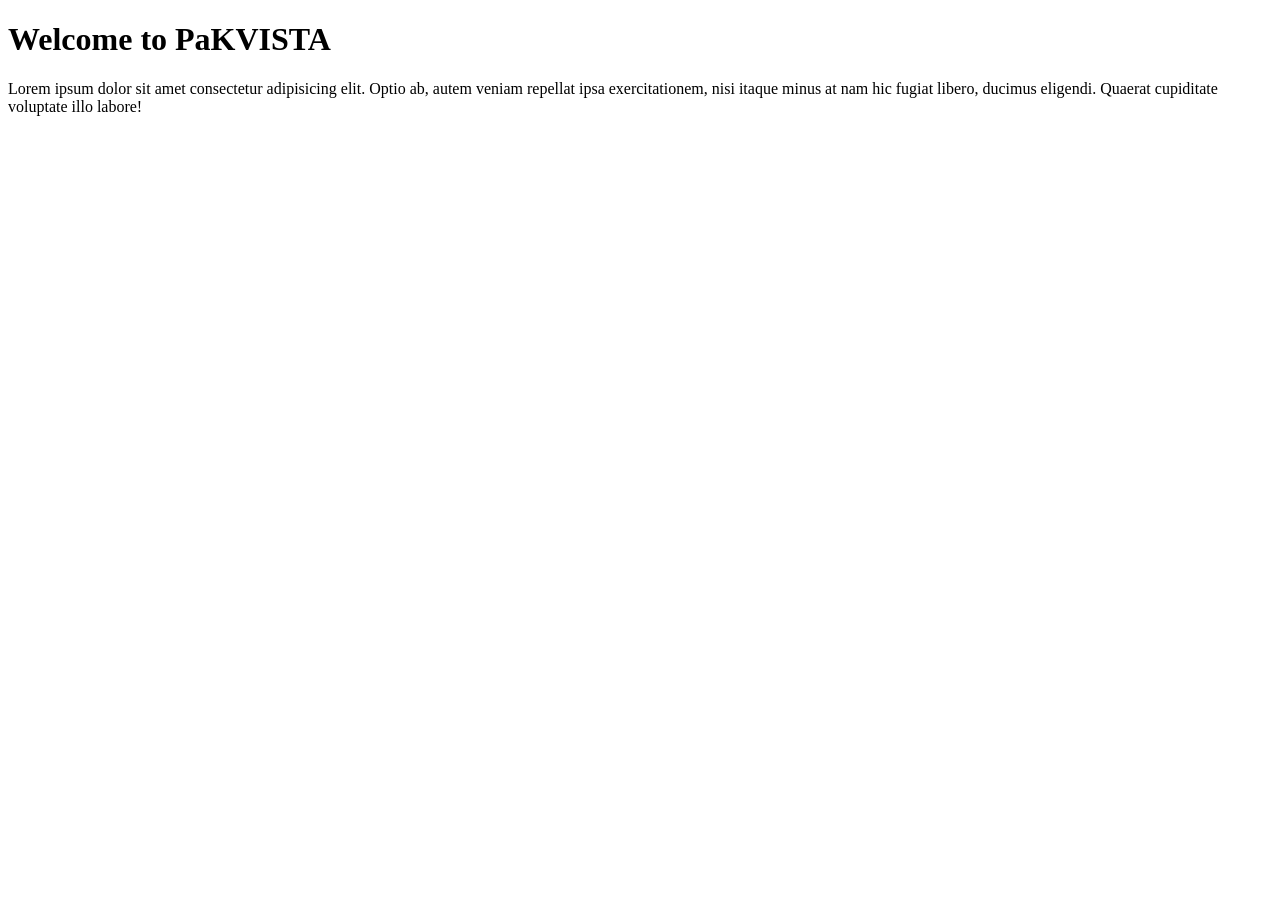
==== index.html @ 202f171d "Added Dockerfile index.html & style.css" ====
<!DOCTYPE html>
<html lang="en">
<head>
    <meta charset="UTF-8">
    <meta name="viewport" content="width=device-width, initial-scale=1.0">
    <title>PaKVISTA</title>
</head>
<body>
    <h1>Welcome to PaKVISTA</h1>
    <P>Lorem ipsum dolor sit amet consectetur adipisicing elit. Optio ab, autem veniam repellat ipsa exercitationem, nisi itaque minus at nam hic fugiat libero, ducimus eligendi. Quaerat cupiditate voluptate illo labore!</P>
</body>
</html>
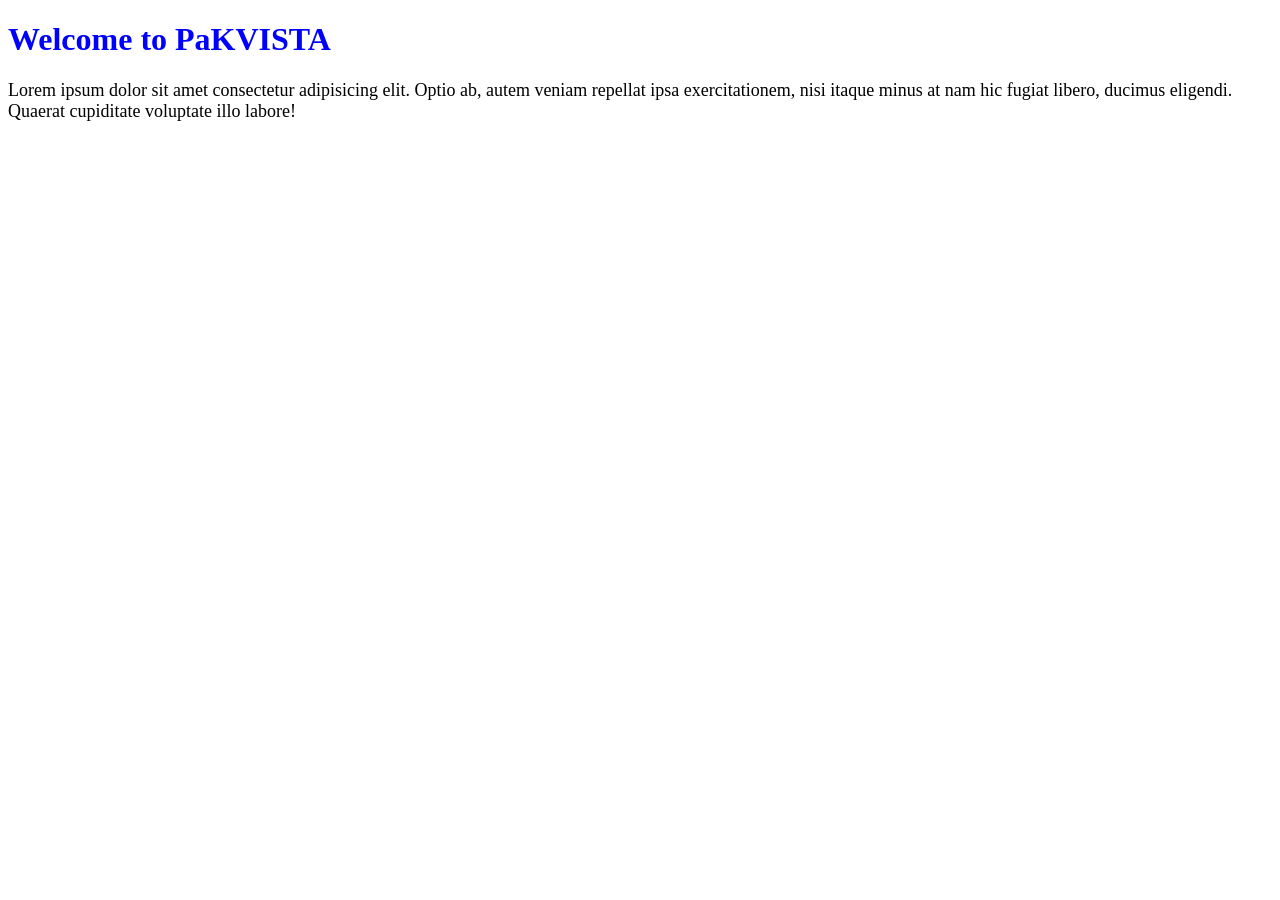
==== commit 45ae8167: "Added Link Css" ====
--- a/index.html
+++ b/index.html
@@ -4,6 +4,8 @@
     <meta charset="UTF-8">
     <meta name="viewport" content="width=device-width, initial-scale=1.0">
     <title>PaKVISTA</title>
+    <link rel="stylesheet" href="/style.css">
+    
 </head>
 <body>
     <h1>Welcome to PaKVISTA</h1>
--- a/style.css
+++ b/style.css
@@ -0,0 +1,7 @@
+h1{
+    color: blue;
+}
+
+p{
+    font-size: 18px;
+}
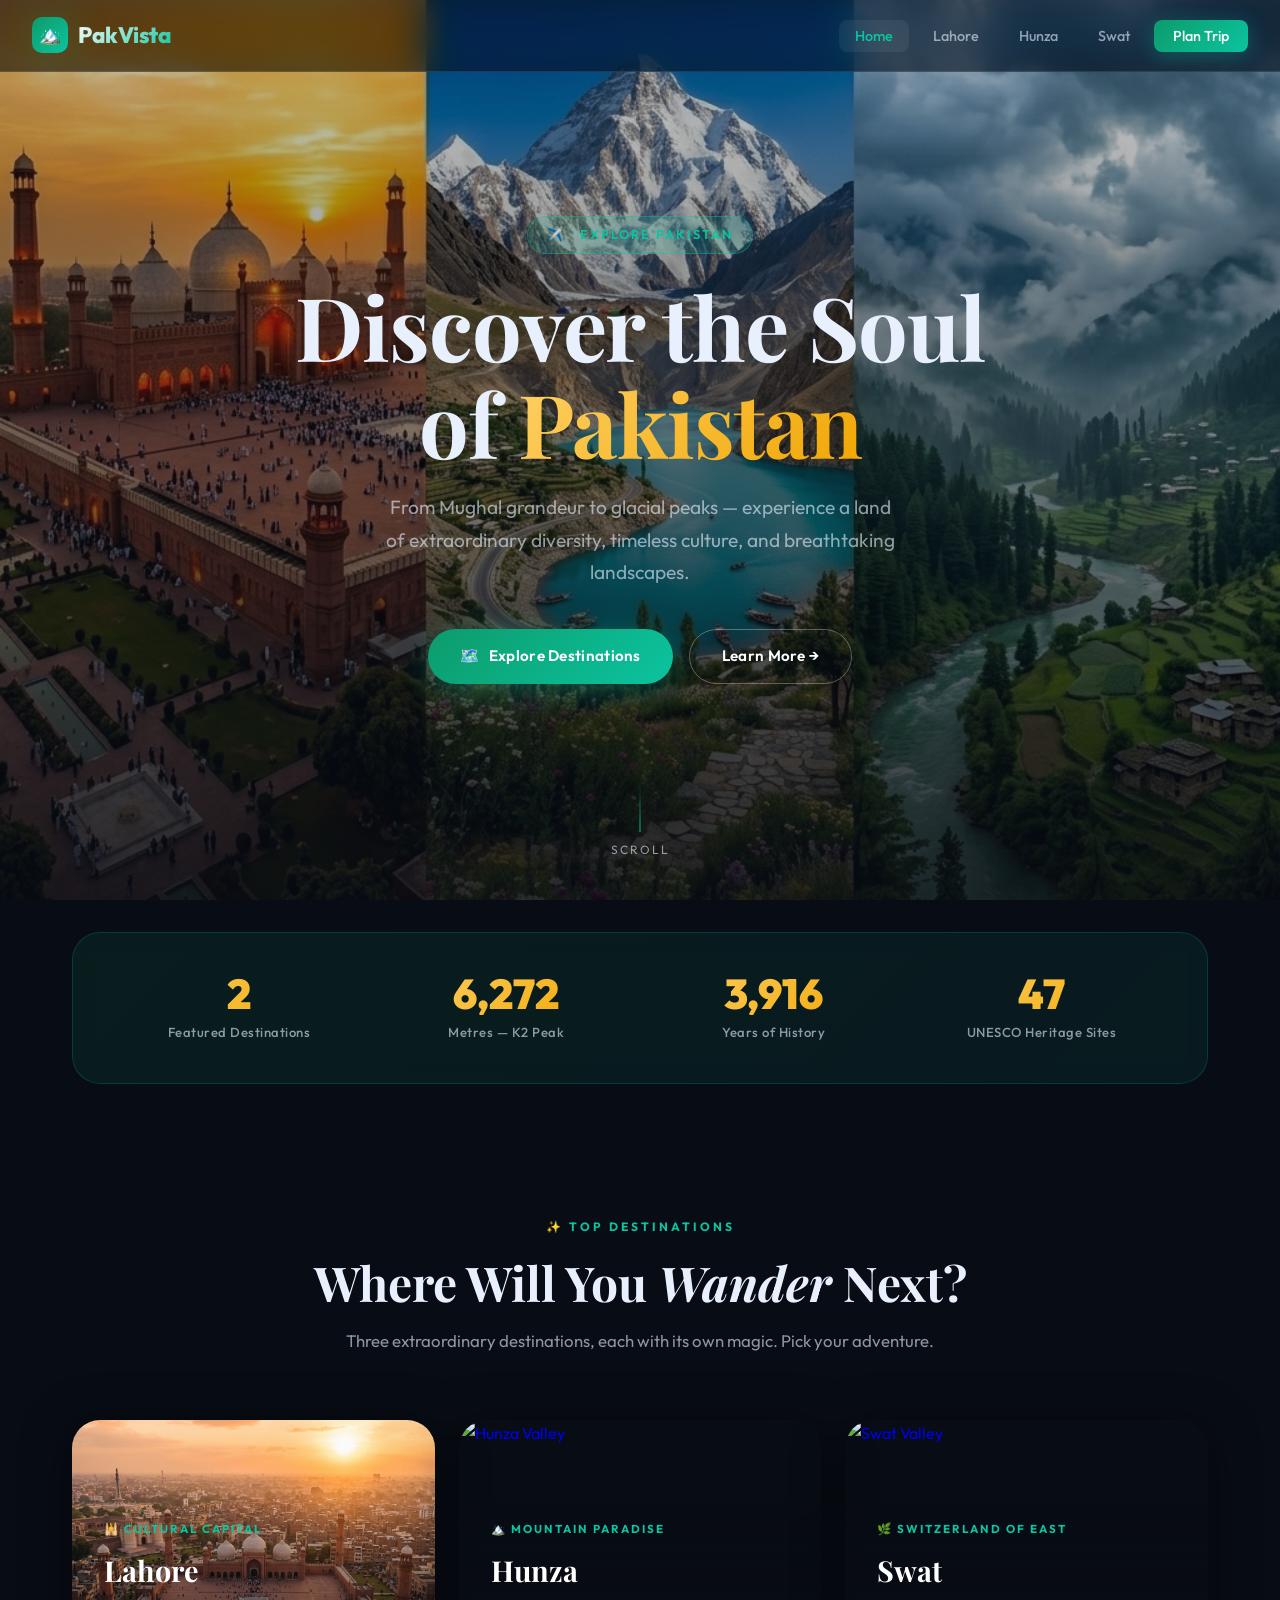
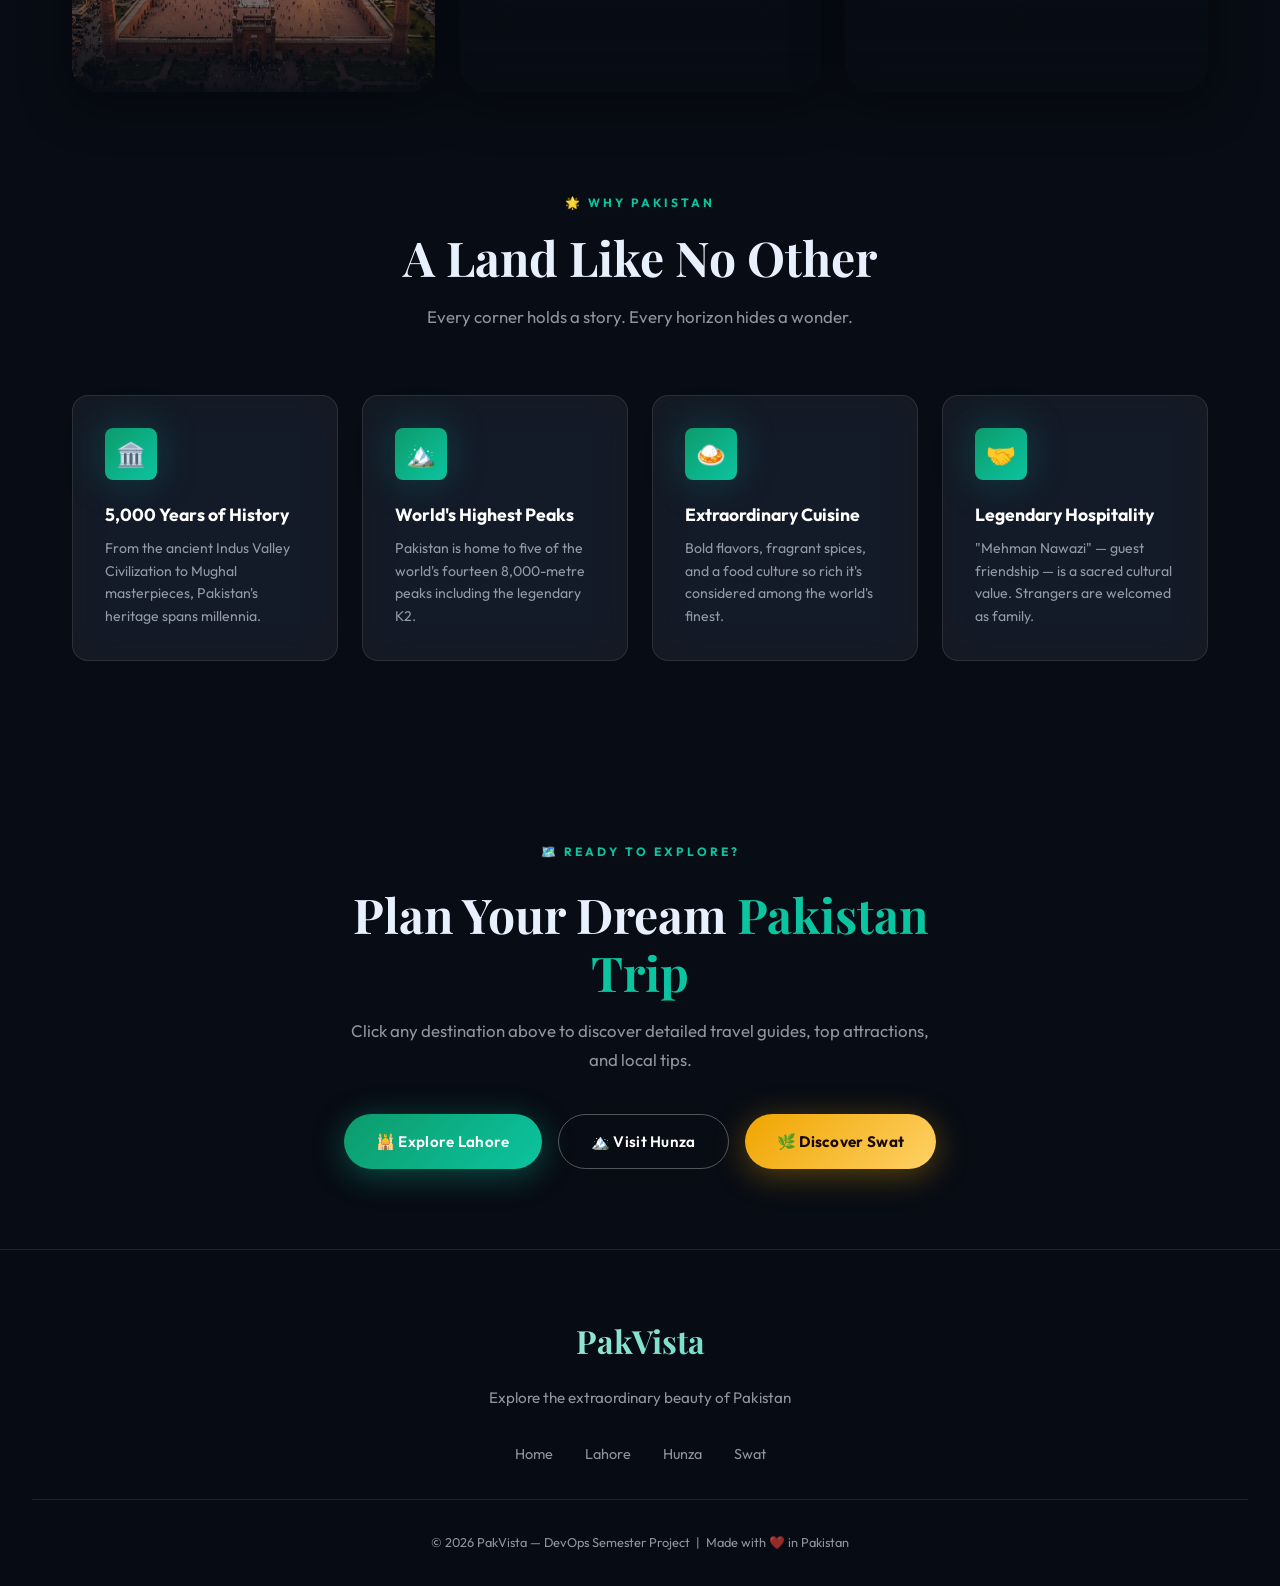
==== commit ad0d436f: "implemented lahore , index.html and style.css" ====
--- a/index.html
+++ b/index.html
@@ -1,14 +1,222 @@
 <!DOCTYPE html>
 <html lang="en">
 <head>
-    <meta charset="UTF-8">
-    <meta name="viewport" content="width=device-width, initial-scale=1.0">
-    <title>PaKVISTA</title>
-    <link rel="stylesheet" href="/style.css">
-    
+  <meta charset="UTF-8">
+  <meta name="viewport" content="width=device-width, initial-scale=1.0">
+  <title>PakVista — Discover the Beauty of Pakistan</title>
+  <meta name="description" content="Explore Pakistan's most breathtaking destinations. From the ancient Mughal heritage of Lahore to the towering peaks of Hunza and the emerald valleys of Swat.">
+  <link rel="stylesheet" href="style.css">
 </head>
 <body>
-    <h1>Welcome to PaKVISTA</h1>
-    <P>Lorem ipsum dolor sit amet consectetur adipisicing elit. Optio ab, autem veniam repellat ipsa exercitationem, nisi itaque minus at nam hic fugiat libero, ducimus eligendi. Quaerat cupiditate voluptate illo labore!</P>
+
+  <div class="page-bg"></div>
+  <div class="particles" id="particles"></div>
+
+  <!-- NAVBAR -->
+  <nav class="navbar" id="navbar">
+    <a href="index.html" class="nav-logo">
+      <div class="nav-logo-icon">🏔️</div>
+      <span class="nav-logo-text">PakVista</span>
+    </a>
+    <ul class="nav-links">
+      <li><a href="index.html" class="active">Home</a></li>
+      <li><a href="lahore.html">Lahore</a></li>
+      <li><a href="hunza.html">Hunza</a></li>
+      <li><a href="swat.html">Swat</a></li>
+      <li><a href="#contact" class="nav-cta">Plan Trip</a></li>
+    </ul>
+  </nav>
+
+  <!-- HERO -->
+  <section class="hero" id="home">
+    <div class="hero-bg" style="background-image: url('index_hero.png');"></div>
+    <div class="hero-overlay"></div>
+    <div class="hero-content">
+      <div class="hero-badge">✈️ &nbsp; Explore Pakistan</div>
+      <h1 class="hero-title">
+        Discover the Soul of <span class="gradient-text">Pakistan</span>
+      </h1>
+      <p class="hero-subtitle">
+        From Mughal grandeur to glacial peaks — experience a land of extraordinary diversity, timeless culture, and breathtaking landscapes.
+      </p>
+      <div class="hero-actions">
+        <a href="#destinations" class="btn btn-primary">🗺️ &nbsp; Explore Destinations</a>
+        <a href="#about" class="btn btn-outline">Learn More →</a>
+      </div>
+    </div>
+    <div class="hero-scroll-hint">
+      <div class="scroll-line"></div>
+      <span>Scroll</span>
+    </div>
+  </section>
+
+  <!-- STATS -->
+  <div style="max-width:1200px; margin:0 auto; padding: 0 2rem;">
+    <div class="stats-bar reveal">
+      <div class="stat-item">
+        <div class="stat-number" data-target="3">0</div>
+        <div class="stat-label">Featured Destinations</div>
+      </div>
+      <div class="stat-item">
+        <div class="stat-number" data-target="8000">0</div>
+        <div class="stat-label">Metres — K2 Peak</div>
+      </div>
+      <div class="stat-item">
+        <div class="stat-number" data-target="5000">0</div>
+        <div class="stat-label">Years of History</div>
+      </div>
+      <div class="stat-item">
+        <div class="stat-number" data-target="60">0</div>
+        <div class="stat-label">UNESCO Heritage Sites</div>
+      </div>
+    </div>
+  </div>
+
+  <!-- DESTINATIONS -->
+  <section class="section" id="destinations">
+    <div class="section-header reveal">
+      <span class="section-label">✨ Top Destinations</span>
+      <h2 class="section-title">Where Will You <em>Wander</em> Next?</h2>
+      <p class="section-desc">Three extraordinary destinations, each with its own magic. Pick your adventure.</p>
+    </div>
+    <div class="destinations-grid">
+      <a href="Lahore.html" class="dest-card reveal reveal-delay-1">
+        <img src="lahore_hero.png" alt="Badshahi Mosque Lahore" class="dest-card-img" fetchpriority="high">
+        <div class="dest-card-overlay">
+          <div class="dest-card-tag">🕌 Cultural Capital</div>
+          <div class="dest-card-name">Lahore</div>
+          <div class="dest-card-desc">Immerse yourself in centuries of Mughal grandeur, vibrant bazaars, and Pakistan's richest culinary tradition.</div>
+          <div class="dest-card-arrow">→</div>
+        </div>
+      </a>
+      <a href="Hunza.html" class="dest-card reveal reveal-delay-2">
+        <img src="hunza_hero.png" alt="Hunza Valley" class="dest-card-img">
+        <div class="dest-card-overlay">
+          <div class="dest-card-tag">🏔️ Mountain Paradise</div>
+          <div class="dest-card-name">Hunza</div>
+          <div class="dest-card-desc">The valley of longevity — turquoise lakes, ancient forts, and the mightiest mountains on Earth.</div>
+          <div class="dest-card-arrow">→</div>
+        </div>
+      </a>
+      <a href="Swat.html" class="dest-card reveal reveal-delay-3">
+        <img src="swat_hero.png" alt="Swat Valley" class="dest-card-img">
+        <div class="dest-card-overlay">
+          <div class="dest-card-tag">🌿 Switzerland of East</div>
+          <div class="dest-card-name">Swat</div>
+          <div class="dest-card-desc">Crystal rivers, lush meadows, ancient Buddhist ruins and forests of towering deodars await you.</div>
+          <div class="dest-card-arrow">→</div>
+        </div>
+      </a>
+    </div>
+  </section>
+
+  <!-- WHY PAKISTAN -->
+  <section class="section" id="about" style="padding-top: 0;">
+    <div class="section-header reveal">
+      <span class="section-label">🌟 Why Pakistan</span>
+      <h2 class="section-title">A Land Like No Other</h2>
+      <p class="section-desc">Every corner holds a story. Every horizon hides a wonder.</p>
+    </div>
+    <div class="info-grid">
+      <div class="glass-card reveal reveal-delay-1">
+        <div class="card-icon">🏛️</div>
+        <h3 class="card-title">5,000 Years of History</h3>
+        <p class="card-text">From the ancient Indus Valley Civilization to Mughal masterpieces, Pakistan's heritage spans millennia.</p>
+      </div>
+      <div class="glass-card reveal reveal-delay-2">
+        <div class="card-icon">🏔️</div>
+        <h3 class="card-title">World's Highest Peaks</h3>
+        <p class="card-text">Pakistan is home to five of the world's fourteen 8,000-metre peaks including the legendary K2.</p>
+      </div>
+      <div class="glass-card reveal reveal-delay-3">
+        <div class="card-icon">🍛</div>
+        <h3 class="card-title">Extraordinary Cuisine</h3>
+        <p class="card-text">Bold flavors, fragrant spices, and a food culture so rich it's considered among the world's finest.</p>
+      </div>
+      <div class="glass-card reveal reveal-delay-4">
+        <div class="card-icon">🤝</div>
+        <h3 class="card-title">Legendary Hospitality</h3>
+        <p class="card-text">"Mehman Nawazi" — guest friendship — is a sacred cultural value. Strangers are welcomed as family.</p>
+      </div>
+    </div>
+  </section>
+
+  <!-- CTA -->
+  <section id="contact" style="padding: 5rem 2rem; text-align: center;">
+    <div class="reveal" style="max-width: 600px; margin: 0 auto;">
+      <span class="section-label">🗺️ Ready to Explore?</span>
+      <h2 class="section-title" style="margin-top:0.5rem;">Plan Your Dream <span style="color: var(--clr-teal);">Pakistan Trip</span></h2>
+      <p class="section-desc" style="margin-bottom: 2.5rem;">Click any destination above to discover detailed travel guides, top attractions, and local tips.</p>
+      <div style="display: flex; gap: 1rem; justify-content: center; flex-wrap: wrap;">
+        <a href="Lahore.html" class="btn btn-primary">🕌 Explore Lahore</a>
+        <a href="Hunza.html" class="btn btn-outline">🏔️ Visit Hunza</a>
+        <a href="Swat.html" class="btn btn-gold">🌿 Discover Swat</a>
+      </div>
+    </div>
+  </section>
+
+  <!-- FOOTER -->
+  <footer class="footer">
+    <div class="footer-logo">PakVista</div>
+    <p class="footer-tagline">Explore the extraordinary beauty of Pakistan</p>
+    <div class="footer-links">
+      <a href="index.html">Home</a>
+      <a href="Lahore.html">Lahore</a>
+      <a href="Hunza.html">Hunza</a>
+      <a href="Swat.html">Swat</a>
+    </div>
+    <div class="footer-bottom">
+      <p>© 2026 PakVista — DevOps Semester Project &nbsp;|&nbsp; Made with ❤️ in Pakistan</p>
+    </div>
+  </footer>
+
+  <script>
+    // Particles
+    const container = document.getElementById('particles');
+    const colors = ['rgba(11,196,160,0.5)', 'rgba(13,155,107,0.4)', 'rgba(240,165,0,0.3)'];
+    for (let i = 0; i < 30; i++) {
+      const p = document.createElement('div');
+      p.classList.add('particle');
+      const size = Math.random() * 4 + 2;
+      Object.assign(p.style, {
+        left: `${Math.random() * 100}%`,
+        width: `${size}px`, height: `${size}px`,
+        background: colors[Math.floor(Math.random() * colors.length)],
+        animationDuration: `${Math.random() * 15 + 10}s`,
+        animationDelay: `${Math.random() * 10}s`,
+      });
+      container.appendChild(p);
+    }
+
+    // Navbar scroll effect
+    const navbar = document.getElementById('navbar');
+    window.addEventListener('scroll', () => navbar.classList.toggle('scrolled', window.scrollY > 50));
+
+    // Scroll Reveal
+    const observer = new IntersectionObserver((entries) => {
+      entries.forEach(e => { if (e.isIntersecting) { e.target.classList.add('visible'); observer.unobserve(e.target); } });
+    }, { threshold: 0.12, rootMargin: '0px 0px -60px 0px' });
+    document.querySelectorAll('.reveal').forEach(el => observer.observe(el));
+
+    // Counter Animation
+    const cObserver = new IntersectionObserver((entries) => {
+      entries.forEach(e => {
+        if (!e.isIntersecting) return;
+        const el = e.target;
+        const target = +el.dataset.target;
+        const start = Date.now();
+        const tick = () => {
+          const progress = Math.min((Date.now() - start) / 1800, 1);
+          const ease = 1 - Math.pow(1 - progress, 4);
+          el.textContent = Math.floor(ease * target).toLocaleString();
+          if (progress < 1) requestAnimationFrame(tick);
+          else el.textContent = target.toLocaleString() + (target >= 100 ? '+' : '');
+        };
+        tick();
+        cObserver.unobserve(el);
+      });
+    }, { threshold: 0.5 });
+    document.querySelectorAll('[data-target]').forEach(el => cObserver.observe(el));
+  </script>
 </body>
 </html>
--- a/style.css
+++ b/style.css
@@ -1,7 +1,516 @@
-h1{
-    color: blue;
-}
-
-p{
-    font-size: 18px;
+/* ===========================
+   PAKVISTA — Global Stylesheet
+   =========================== */
+
+@import url('https://fonts.googleapis.com/css2?family=Outfit:wght@300;400;500;600;700;800;900&family=Playfair+Display:ital,wght@0,400;0,700;1,400&display=swap');
+
+/* ── Design Tokens ── */
+:root {
+  --clr-emerald:  #0d9b6b;
+  --clr-teal:     #0bc4a0;
+  --clr-gold:     #f0a500;
+  --clr-amber:    #ffd166;
+  --clr-night:    #080c14;
+  --clr-deep:     #0e1a2b;
+  --clr-card:     rgba(15, 26, 46, 0.75);
+  --clr-glass:    rgba(255,255,255,0.06);
+  --clr-border:   rgba(255,255,255,0.1);
+  --clr-text:     #e8f0fe;
+  --clr-muted:    rgba(232,240,254,0.6);
+
+  --ff-body:    'Outfit', sans-serif;
+  --ff-display: 'Playfair Display', serif;
+
+  --shadow-glow-teal: 0 0 40px rgba(11,196,160,0.25);
+  --shadow-glow-gold: 0 0 40px rgba(240,165,0,0.25);
+  --shadow-card:      0 8px 48px rgba(0,0,0,0.5);
+
+  --radius-sm:  8px;
+  --radius-md:  16px;
+  --radius-lg:  28px;
+  --radius-xl:  48px;
+
+  --transition: 0.4s cubic-bezier(0.25, 0.8, 0.25, 1);
+}
+
+/* ── Reset & Base ── */
+*, *::before, *::after { box-sizing: border-box; margin: 0; padding: 0; }
+
+html { scroll-behavior: smooth; font-size: 16px; }
+
+body {
+  font-family: var(--ff-body);
+  background: var(--clr-night);
+  color: var(--clr-text);
+  min-height: 100vh;
+  overflow-x: hidden;
+  line-height: 1.7;
+}
+
+/* ── Scrollbar ── */
+::-webkit-scrollbar { width: 6px; }
+::-webkit-scrollbar-track { background: var(--clr-night); }
+::-webkit-scrollbar-thumb { background: var(--clr-emerald); border-radius: 3px; }
+::-webkit-scrollbar-thumb:hover { background: var(--clr-teal); }
+
+/* ── Animated Background ── */
+.page-bg {
+  position: fixed;
+  inset: 0;
+  z-index: -2;
+  background:
+    radial-gradient(ellipse 80% 60% at 10% 20%, rgba(13,155,107,0.12) 0%, transparent 60%),
+    radial-gradient(ellipse 60% 60% at 90% 80%, rgba(11,196,160,0.08) 0%, transparent 60%),
+    var(--clr-night);
+}
+
+/* ── Floating Particles ── */
+.particles { position: fixed; inset: 0; z-index: -1; pointer-events: none; overflow: hidden; }
+.particle {
+  position: absolute;
+  border-radius: 50%;
+  opacity: 0;
+  animation: float linear infinite;
+}
+@keyframes float {
+  0%   { transform: translateY(100vh) scale(0); opacity: 0; }
+  10%  { opacity: 0.6; }
+  90%  { opacity: 0.2; }
+  100% { transform: translateY(-10vh) scale(1.2); opacity: 0; }
+}
+
+/* ══════════════════════════════════════
+   NAVBAR
+══════════════════════════════════════ */
+.navbar {
+  position: fixed;
+  top: 0; left: 0; right: 0;
+  z-index: 1000;
+  padding: 0 2rem;
+  height: 72px;
+  display: flex;
+  align-items: center;
+  justify-content: space-between;
+  background: rgba(8,12,20,0.6);
+  backdrop-filter: blur(20px) saturate(180%);
+  -webkit-backdrop-filter: blur(20px) saturate(180%);
+  border-bottom: 1px solid var(--clr-border);
+  transition: background var(--transition);
+}
+.navbar.scrolled { background: rgba(8,12,20,0.92); }
+
+.nav-logo { display: flex; align-items: center; gap: 10px; text-decoration: none; }
+.nav-logo-icon {
+  width: 36px; height: 36px;
+  background: linear-gradient(135deg, var(--clr-emerald), var(--clr-teal));
+  border-radius: 10px;
+  display: flex; align-items: center; justify-content: center;
+  font-size: 18px;
+  box-shadow: var(--shadow-glow-teal);
+}
+.nav-logo-text {
+  font-size: 1.4rem; font-weight: 800; letter-spacing: -0.5px;
+  background: linear-gradient(135deg, #fff 0%, var(--clr-teal) 100%);
+  -webkit-background-clip: text; background-clip: text;
+  -webkit-text-fill-color: transparent;
+}
+
+.nav-links { display: flex; gap: 0.5rem; list-style: none; }
+.nav-links a {
+  text-decoration: none; color: var(--clr-muted); font-weight: 500;
+  font-size: 0.9rem; padding: 0.45rem 1rem; border-radius: var(--radius-sm);
+  transition: color var(--transition), background var(--transition);
+}
+.nav-links a:hover, .nav-links a.active { color: #fff; background: var(--clr-glass); }
+.nav-links a.active { color: var(--clr-teal); }
+
+.nav-cta {
+  background: linear-gradient(135deg, var(--clr-emerald), var(--clr-teal)) !important;
+  color: #fff !important; padding: 0.45rem 1.2rem !important;
+  box-shadow: 0 4px 20px rgba(11,196,160,0.3);
+}
+.nav-cta:hover { transform: translateY(-1px); }
+
+/* ══════════════════════════════════════
+   HERO SECTION
+══════════════════════════════════════ */
+.hero {
+  position: relative; height: 100vh; min-height: 600px;
+  display: flex; align-items: center; justify-content: center;
+  overflow: hidden; text-align: center;
+}
+
+.hero-bg {
+  position: absolute; inset: 0;
+  background-size: cover; background-position: center;
+  background-attachment: fixed;
+  animation: heroZoom 16s ease-in-out infinite alternate;
+  will-change: transform;
+}
+@keyframes heroZoom {
+  from { scale: 1.0; }
+  to   { scale: 1.08; }
+}
+
+.hero-overlay {
+  position: absolute; inset: 0;
+  background: linear-gradient(180deg, rgba(8,12,20,0.2) 0%, rgba(8,12,20,0.5) 50%, rgba(8,12,20,0.85) 100%);
+}
+
+.hero-content {
+  position: relative; z-index: 2;
+  max-width: 780px; padding: 0 2rem;
+  animation: heroFadeUp 1.2s cubic-bezier(0.25,0.8,0.25,1) both;
+}
+@keyframes heroFadeUp {
+  from { opacity: 0; transform: translateY(60px); }
+  to   { opacity: 1; transform: translateY(0); }
+}
+
+.hero-badge {
+  display: inline-flex; align-items: center; gap: 8px;
+  background: rgba(11,196,160,0.15); border: 1px solid rgba(11,196,160,0.4);
+  color: var(--clr-teal); font-size: 0.8rem; font-weight: 600;
+  letter-spacing: 2px; text-transform: uppercase;
+  padding: 0.45rem 1.2rem; border-radius: var(--radius-xl);
+  margin-bottom: 1.5rem;
+  animation: heroFadeUp 1.2s 0.2s cubic-bezier(0.25,0.8,0.25,1) both;
+}
+
+.hero-title {
+  font-family: var(--ff-display);
+  font-size: clamp(2.8rem, 7vw, 5.5rem);
+  font-weight: 700; line-height: 1.1; letter-spacing: -1px;
+  margin-bottom: 1.2rem;
+  animation: heroFadeUp 1.2s 0.35s cubic-bezier(0.25,0.8,0.25,1) both;
+}
+.hero-title .gradient-text {
+  background: linear-gradient(135deg, var(--clr-amber) 0%, var(--clr-gold) 100%);
+  -webkit-background-clip: text; background-clip: text;
+  -webkit-text-fill-color: transparent;
+}
+
+.hero-subtitle {
+  font-size: clamp(1rem, 2.5vw, 1.2rem); color: var(--clr-muted);
+  max-width: 520px; margin: 0 auto 2.5rem;
+  animation: heroFadeUp 1.2s 0.5s cubic-bezier(0.25,0.8,0.25,1) both;
+}
+
+.hero-actions {
+  display: flex; gap: 1rem; justify-content: center; flex-wrap: wrap;
+  animation: heroFadeUp 1.2s 0.65s cubic-bezier(0.25,0.8,0.25,1) both;
+}
+
+.hero-scroll-hint {
+  position: absolute; bottom: 2.5rem; left: 50%; transform: translateX(-50%);
+  display: flex; flex-direction: column; align-items: center; gap: 8px;
+  color: var(--clr-muted); font-size: 0.75rem; letter-spacing: 2px;
+  text-transform: uppercase; animation: bounceDown 2s ease-in-out infinite;
+}
+.scroll-line {
+  width: 1px; height: 48px;
+  background: linear-gradient(to bottom, transparent, var(--clr-teal));
+  animation: scrollLine 2s ease-in-out infinite;
+}
+@keyframes scrollLine {
+  0%, 100% { transform: scaleY(1); opacity: 1; }
+  50%       { transform: scaleY(0.5); opacity: 0.4; }
+}
+@keyframes bounceDown {
+  0%, 100% { transform: translateX(-50%) translateY(0); }
+  50%       { transform: translateX(-50%) translateY(8px); }
+}
+
+/* ══════════════════════════════════════
+   BUTTONS
+══════════════════════════════════════ */
+.btn {
+  display: inline-flex; align-items: center; gap: 8px;
+  padding: 0.85rem 2rem; border-radius: var(--radius-xl);
+  font-family: var(--ff-body); font-size: 0.95rem; font-weight: 600;
+  text-decoration: none; cursor: pointer; border: none;
+  transition: all var(--transition); letter-spacing: 0.3px;
+  position: relative; overflow: hidden;
+}
+.btn::before {
+  content: ''; position: absolute; inset: 0;
+  background: rgba(255,255,255,0.08);
+  transform: translateX(-100%); transition: transform 0.4s ease;
+}
+.btn:hover::before { transform: translateX(0); }
+.btn:hover { transform: translateY(-3px); }
+.btn:active { transform: translateY(-1px); }
+
+.btn-primary {
+  background: linear-gradient(135deg, var(--clr-emerald), var(--clr-teal));
+  color: #fff; box-shadow: 0 6px 32px rgba(11,196,160,0.35);
+}
+.btn-primary:hover { box-shadow: 0 10px 48px rgba(11,196,160,0.5); }
+
+.btn-outline {
+  background: transparent; color: #fff;
+  border: 1.5px solid rgba(255,255,255,0.3);
+}
+.btn-outline:hover { border-color: var(--clr-teal); color: var(--clr-teal); background: rgba(11,196,160,0.08); }
+
+.btn-gold {
+  background: linear-gradient(135deg, var(--clr-gold), var(--clr-amber));
+  color: #1a0a00; box-shadow: 0 6px 32px rgba(240,165,0,0.35); font-weight: 700;
+}
+.btn-gold:hover { box-shadow: 0 10px 48px rgba(240,165,0,0.5); }
+
+/* ══════════════════════════════════════
+   SECTION LAYOUT
+══════════════════════════════════════ */
+.section { padding: 6rem 2rem; max-width: 1200px; margin: 0 auto; }
+
+.section-header { text-align: center; margin-bottom: 4rem; }
+
+.section-label {
+  display: inline-block; font-size: 0.75rem; font-weight: 700;
+  letter-spacing: 3px; text-transform: uppercase; color: var(--clr-teal); margin-bottom: 1rem;
+}
+
+.section-title {
+  font-family: var(--ff-display); font-size: clamp(2rem, 4vw, 3rem);
+  font-weight: 700; line-height: 1.2; margin-bottom: 1rem;
+}
+
+.section-desc { color: var(--clr-muted); font-size: 1.05rem; max-width: 600px; margin: 0 auto; }
+
+/* ══════════════════════════════════════
+   DESTINATION CARDS
+══════════════════════════════════════ */
+.destinations-grid { display: grid; grid-template-columns: repeat(auto-fit, minmax(300px, 1fr)); gap: 1.5rem; }
+
+.dest-card {
+  position: relative; border-radius: var(--radius-lg); overflow: hidden;
+  aspect-ratio: 4/3; cursor: pointer; text-decoration: none; display: block;
+  box-shadow: var(--shadow-card);
+  transition: transform var(--transition), box-shadow var(--transition);
+}
+.dest-card:hover { transform: translateY(-8px) scale(1.01); box-shadow: 0 24px 64px rgba(0,0,0,0.6); }
+
+.dest-card-img { width: 100%; height: 100%; object-fit: cover; transition: transform 0.8s cubic-bezier(0.25,0.8,0.25,1); }
+.dest-card:hover .dest-card-img { transform: scale(1.1); }
+
+.dest-card-overlay {
+  position: absolute; inset: 0;
+  background: linear-gradient(180deg, transparent 30%, rgba(8,12,20,0.95) 100%);
+  display: flex; flex-direction: column; justify-content: flex-end; padding: 2rem;
+  transition: background var(--transition);
+}
+.dest-card:hover .dest-card-overlay { background: linear-gradient(180deg, transparent 10%, rgba(8,12,20,0.98) 100%); }
+
+.dest-card-tag { font-size: 0.72rem; font-weight: 700; letter-spacing: 2px; text-transform: uppercase; color: var(--clr-teal); margin-bottom: 0.5rem; }
+.dest-card-name { font-family: var(--ff-display); font-size: 1.8rem; font-weight: 700; color: #fff; margin-bottom: 0.4rem; }
+
+.dest-card-desc {
+  font-size: 0.88rem; color: var(--clr-muted);
+  max-height: 0; overflow: hidden;
+  transition: max-height 0.4s ease, opacity 0.4s ease; opacity: 0;
+}
+.dest-card:hover .dest-card-desc { max-height: 80px; opacity: 1; }
+
+.dest-card-arrow {
+  margin-top: 1rem; width: 42px; height: 42px; border-radius: 50%;
+  background: linear-gradient(135deg, var(--clr-emerald), var(--clr-teal));
+  display: flex; align-items: center; justify-content: center; font-size: 1.1rem;
+  transform: translateX(-8px); opacity: 0;
+  transition: transform var(--transition), opacity var(--transition);
+  box-shadow: var(--shadow-glow-teal);
+}
+.dest-card:hover .dest-card-arrow { opacity: 1; transform: translateX(0); }
+
+/* ══════════════════════════════════════
+   STATS BAR
+══════════════════════════════════════ */
+.stats-bar {
+  background: linear-gradient(135deg, rgba(13,155,107,0.12), rgba(11,196,160,0.08));
+  border: 1px solid rgba(11,196,160,0.2); border-radius: var(--radius-lg);
+  padding: 2.5rem 3rem;
+  display: grid; grid-template-columns: repeat(auto-fit, minmax(160px, 1fr));
+  gap: 2rem; text-align: center; margin: 2rem 0;
+  backdrop-filter: blur(12px);
+}
+.stat-item { display: flex; flex-direction: column; gap: 0.4rem; }
+.stat-number {
+  font-size: 2.6rem; font-weight: 900;
+  background: linear-gradient(135deg, var(--clr-amber), var(--clr-gold));
+  -webkit-background-clip: text; background-clip: text; -webkit-text-fill-color: transparent; line-height: 1;
+}
+.stat-label { font-size: 0.82rem; color: var(--clr-muted); font-weight: 500; letter-spacing: 0.5px; }
+
+/* ══════════════════════════════════════
+   GLASSMORPHISM CARDS
+══════════════════════════════════════ */
+.glass-card {
+  background: var(--clr-glass); border: 1px solid var(--clr-border);
+  border-radius: var(--radius-md);
+  backdrop-filter: blur(20px) saturate(180%); -webkit-backdrop-filter: blur(20px) saturate(180%);
+  padding: 2rem; transition: transform var(--transition), border-color var(--transition), box-shadow var(--transition);
+}
+.glass-card:hover { transform: translateY(-6px); border-color: rgba(11,196,160,0.3); box-shadow: var(--shadow-glow-teal), var(--shadow-card); }
+
+.card-icon {
+  width: 52px; height: 52px; border-radius: var(--radius-sm);
+  background: linear-gradient(135deg, var(--clr-emerald), var(--clr-teal));
+  display: flex; align-items: center; justify-content: center;
+  font-size: 1.5rem; margin-bottom: 1.2rem; box-shadow: var(--shadow-glow-teal);
+}
+.card-title { font-size: 1.1rem; font-weight: 700; margin-bottom: 0.5rem; color: #fff; }
+.card-text { font-size: 0.88rem; color: var(--clr-muted); line-height: 1.6; }
+
+/* ══════════════════════════════════════
+   INFO GRID
+══════════════════════════════════════ */
+.info-grid { display: grid; grid-template-columns: repeat(auto-fit, minmax(240px, 1fr)); gap: 1.5rem; margin-top: 2rem; }
+
+/* ══════════════════════════════════════
+   GALLERY
+══════════════════════════════════════ */
+.gallery-grid {
+  display: grid; grid-template-columns: repeat(3, 1fr);
+  grid-template-rows: repeat(2, 240px); gap: 1rem;
+  border-radius: var(--radius-md); overflow: hidden;
+}
+.gallery-item { overflow: hidden; cursor: pointer; position: relative; }
+.gallery-item:first-child { grid-column: span 2; grid-row: span 2; }
+.gallery-item img { width: 100%; height: 100%; object-fit: cover; transition: transform 0.6s cubic-bezier(0.25,0.8,0.25,1), filter 0.4s ease; }
+.gallery-item:hover img { transform: scale(1.08); filter: brightness(1.1); }
+.gallery-item::after {
+  content: '🔍'; position: absolute; inset: 0;
+  display: flex; align-items: center; justify-content: center;
+  font-size: 1.5rem; background: rgba(0,0,0,0.3); opacity: 0; transition: opacity 0.3s ease;
+}
+.gallery-item:hover::after { opacity: 1; }
+
+/* ══════════════════════════════════════
+   TIMELINE
+══════════════════════════════════════ */
+.timeline { position: relative; padding-left: 2rem; }
+.timeline::before {
+  content: ''; position: absolute; left: 0; top: 0; bottom: 0;
+  width: 2px; background: linear-gradient(to bottom, var(--clr-emerald), var(--clr-teal), transparent);
+}
+.timeline-item {
+  position: relative; padding: 0 0 2.5rem 2.5rem;
+  opacity: 0; transform: translateX(-20px);
+  transition: opacity 0.6s ease, transform 0.6s ease;
+}
+.timeline-item.visible { opacity: 1; transform: translateX(0); }
+.timeline-item::before {
+  content: ''; position: absolute; left: -2.5rem; top: 0.4rem;
+  width: 14px; height: 14px; border-radius: 50%;
+  background: linear-gradient(135deg, var(--clr-emerald), var(--clr-teal));
+  box-shadow: 0 0 0 4px rgba(11,196,160,0.2);
+}
+.timeline-day { font-size: 0.75rem; font-weight: 700; letter-spacing: 2px; text-transform: uppercase; color: var(--clr-teal); margin-bottom: 0.4rem; }
+.timeline-title { font-size: 1.1rem; font-weight: 700; color: #fff; margin-bottom: 0.4rem; }
+.timeline-text { font-size: 0.88rem; color: var(--clr-muted); line-height: 1.6; }
+
+/* ══════════════════════════════════════
+   SCROLL REVEAL
+══════════════════════════════════════ */
+.reveal { opacity: 0; transform: translateY(40px); transition: opacity 0.7s ease, transform 0.7s ease; }
+.reveal.visible { opacity: 1; transform: translateY(0); }
+.reveal-delay-1 { transition-delay: 0.1s; }
+.reveal-delay-2 { transition-delay: 0.2s; }
+.reveal-delay-3 { transition-delay: 0.3s; }
+.reveal-delay-4 { transition-delay: 0.4s; }
+
+/* ══════════════════════════════════════
+   FOOTER
+══════════════════════════════════════ */
+.footer {
+  background: rgba(8,12,20,0.9); border-top: 1px solid var(--clr-border);
+  backdrop-filter: blur(12px); padding: 4rem 2rem 2rem; text-align: center;
+}
+.footer-logo {
+  font-family: var(--ff-display); font-size: 2rem; font-weight: 700;
+  background: linear-gradient(135deg, #fff 0%, var(--clr-teal) 100%);
+  -webkit-background-clip: text; background-clip: text; -webkit-text-fill-color: transparent; margin-bottom: 1rem;
+}
+.footer-tagline { color: var(--clr-muted); font-size: 0.95rem; margin-bottom: 2rem; }
+.footer-links { display: flex; gap: 2rem; justify-content: center; flex-wrap: wrap; margin-bottom: 2rem; }
+.footer-links a { text-decoration: none; color: var(--clr-muted); font-size: 0.9rem; transition: color 0.3s; }
+.footer-links a:hover { color: var(--clr-teal); }
+.footer-bottom { padding-top: 2rem; border-top: 1px solid var(--clr-border); color: var(--clr-muted); font-size: 0.8rem; }
+
+/* ══════════════════════════════════════
+   PAGE HERO (Destination pages)
+══════════════════════════════════════ */
+.page-hero {
+  height: 75vh; min-height: 480px; position: relative;
+  display: flex; align-items: flex-end; overflow: hidden;
+}
+.page-hero-bg {
+  position: absolute; inset: 0;
+  background-size: cover; background-position: center;
+  background-attachment: fixed;
+  animation: heroZoom 20s ease-in-out infinite alternate;
+}
+.page-hero-overlay {
+  position: absolute; inset: 0;
+  background: linear-gradient(0deg, rgba(8,12,20,1) 0%, rgba(8,12,20,0.6) 50%, rgba(8,12,20,0.2) 100%);
+}
+.page-hero-content { position: relative; z-index: 2; padding: 3rem 3rem 4rem; max-width: 800px; }
+.page-hero-breadcrumb { display: flex; align-items: center; gap: 8px; margin-bottom: 1rem; font-size: 0.82rem; color: var(--clr-muted); }
+.page-hero-breadcrumb a { text-decoration: none; color: var(--clr-teal); transition: color 0.3s; }
+.page-hero-breadcrumb a:hover { color: #fff; }
+.page-hero-tag {
+  display: inline-block; background: rgba(11,196,160,0.2); border: 1px solid rgba(11,196,160,0.4);
+  color: var(--clr-teal); font-size: 0.72rem; font-weight: 700; letter-spacing: 2.5px;
+  text-transform: uppercase; padding: 0.35rem 1rem; border-radius: var(--radius-xl); margin-bottom: 1rem;
+}
+.page-hero-title {
+  font-family: var(--ff-display); font-size: clamp(3rem, 8vw, 6rem);
+  font-weight: 700; line-height: 1.0; color: #fff; margin-bottom: 0.8rem;
+  animation: heroFadeUp 1s ease both;
+}
+.page-hero-subtitle { font-size: 1.05rem; color: rgba(255,255,255,0.75); max-width: 520px; animation: heroFadeUp 1s 0.2s ease both; }
+
+/* ══════════════════════════════════════
+   WEATHER WIDGET
+══════════════════════════════════════ */
+.weather-widget { display: flex; gap: 1rem; flex-wrap: wrap; }
+.weather-card {
+  flex: 1; min-width: 120px; background: var(--clr-glass); border: 1px solid var(--clr-border);
+  border-radius: var(--radius-md); padding: 1.2rem; text-align: center; transition: all var(--transition);
+}
+.weather-card:hover { border-color: rgba(11,196,160,0.3); transform: translateY(-4px); }
+.weather-icon { font-size: 2rem; margin-bottom: 0.3rem; }
+.weather-month { font-size: 0.7rem; font-weight: 700; letter-spacing: 1.5px; text-transform: uppercase; color: var(--clr-teal); margin-bottom: 0.2rem; }
+.weather-temp { font-size: 1.3rem; font-weight: 800; }
+.weather-desc { font-size: 0.72rem; color: var(--clr-muted); }
+
+/* ══════════════════════════════════════
+   TIPS LIST
+══════════════════════════════════════ */
+.tips-list { display: flex; flex-direction: column; gap: 0.8rem; }
+.tip-item {
+  display: flex; align-items: flex-start; gap: 1rem;
+  padding: 1rem 1.2rem; background: var(--clr-glass); border: 1px solid var(--clr-border);
+  border-radius: var(--radius-sm); font-size: 0.9rem; color: var(--clr-muted);
+  transition: all var(--transition);
+}
+.tip-item:hover { border-color: rgba(11,196,160,0.25); color: var(--clr-text); transform: translateX(4px); }
+.tip-emoji { font-size: 1.2rem; flex-shrink: 0; }
+
+/* ══════════════════════════════════════
+   RESPONSIVE
+══════════════════════════════════════ */
+@media (max-width: 768px) {
+  .navbar { padding: 0 1rem; }
+  .nav-links { display: none; }
+  .section { padding: 4rem 1.2rem; }
+  .gallery-grid { grid-template-columns: 1fr 1fr; grid-template-rows: auto; }
+  .gallery-item:first-child { grid-column: span 2; grid-row: span 1; }
+  .page-hero-content { padding: 2rem 1.5rem 3rem; }
+  .stats-bar { padding: 1.5rem; gap: 1.2rem; }
+}
+@media (max-width: 480px) {
+  .hero-actions { flex-direction: column; align-items: center; }
+  .gallery-grid { grid-template-columns: 1fr; }
+  .gallery-item:first-child { grid-column: span 1; }
 }
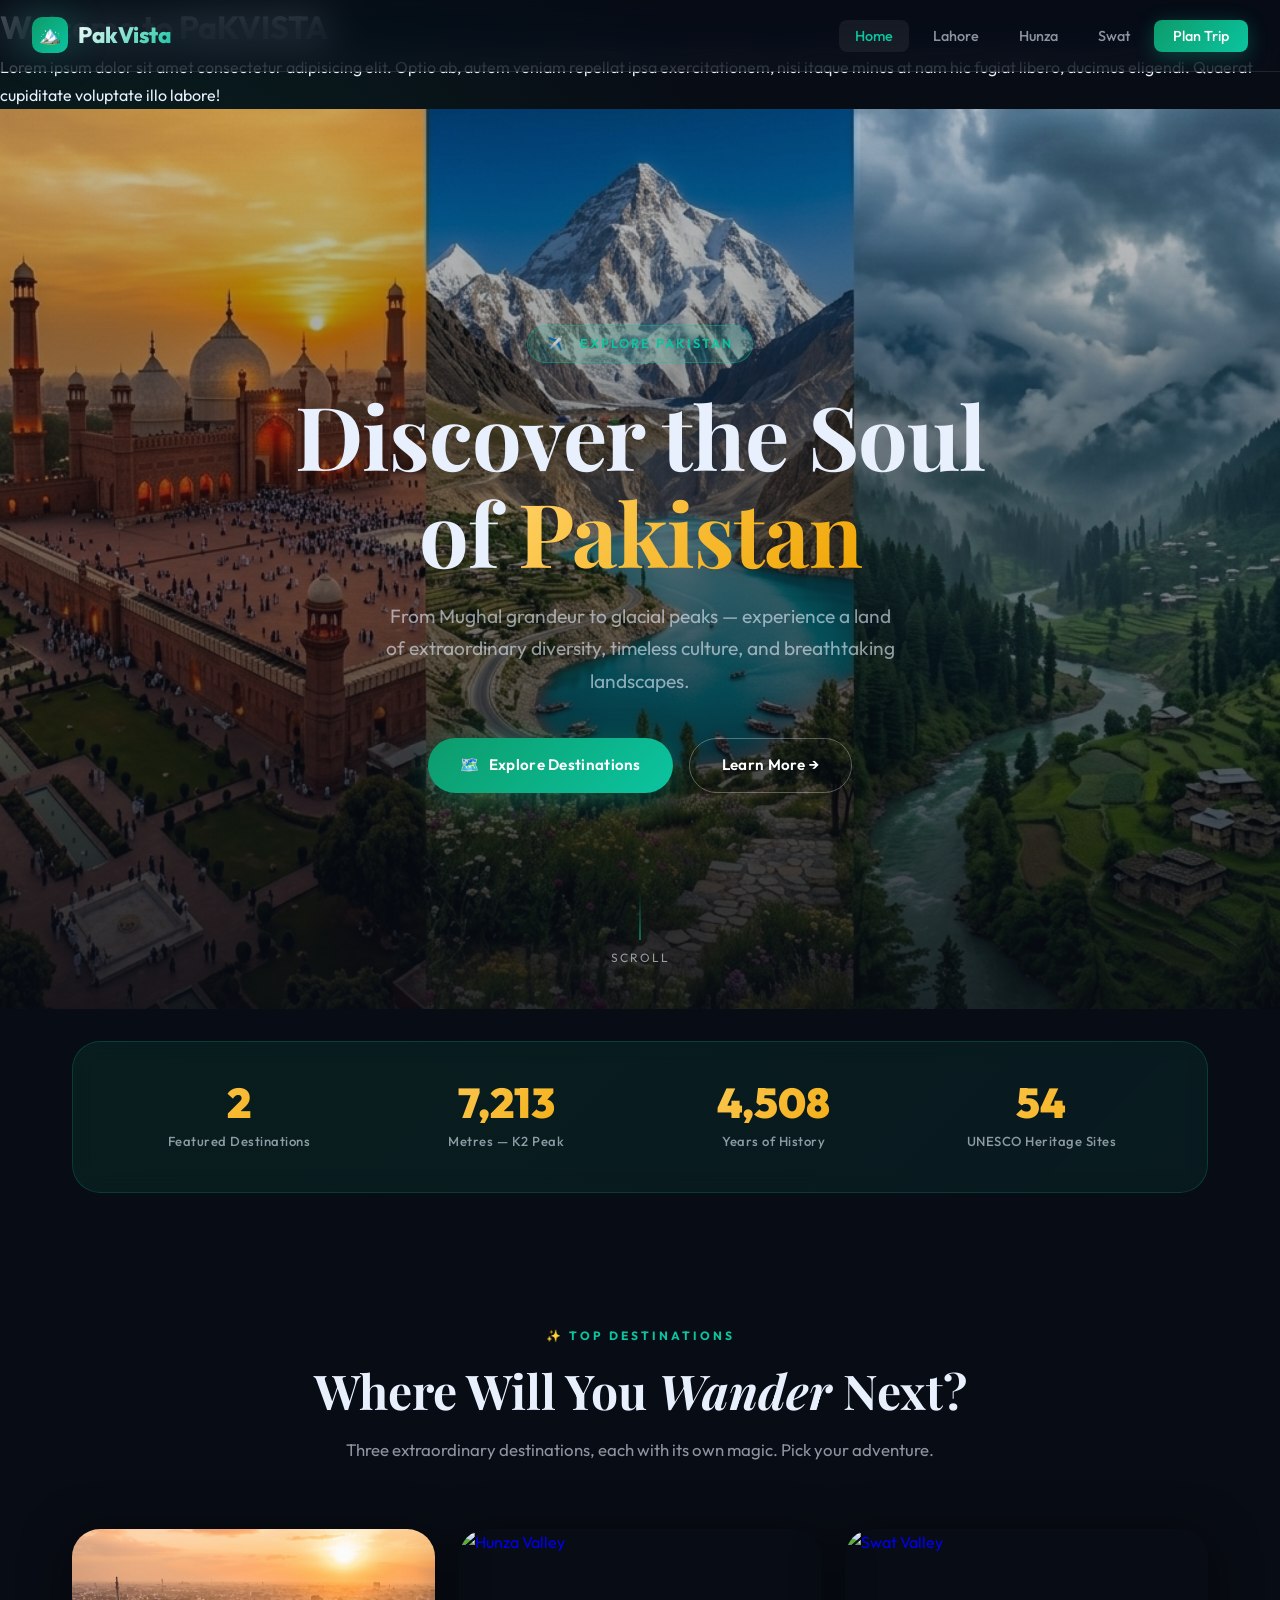
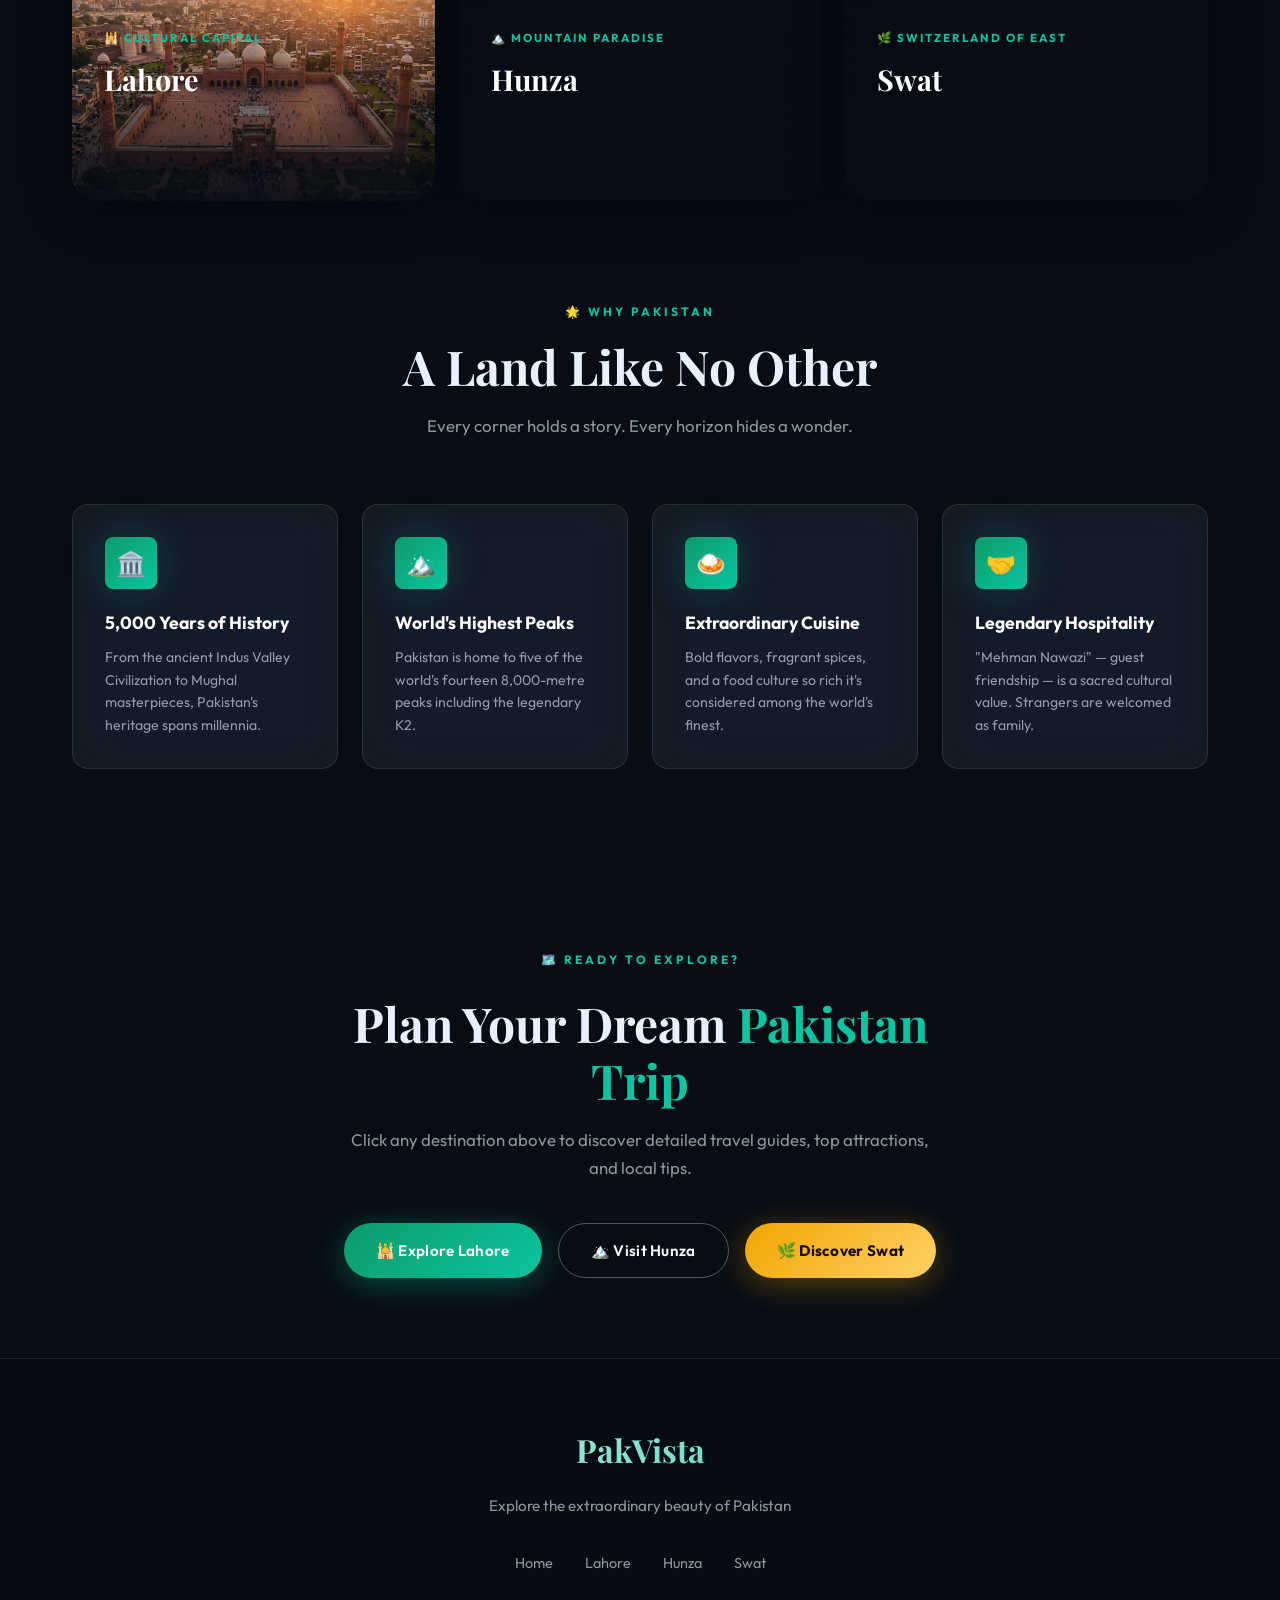
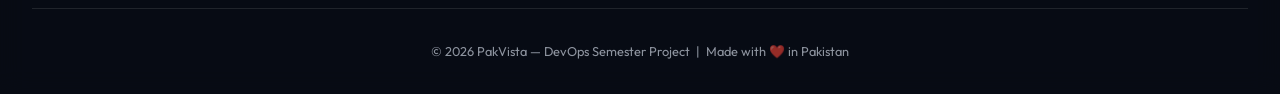
==== commit eb9903a9: "lahore,index and style implemented" ====
--- a/index.html
+++ b/index.html
@@ -1,6 +1,11 @@
 <!DOCTYPE html>
 <html lang="en">
 <head>
+    <meta charset="UTF-8">
+    <meta name="viewport" content="width=device-width, initial-scale=1.0">
+    <title>PaKVISTA</title>
+    <link rel="stylesheet" href="/style.css">
+    
   <meta charset="UTF-8">
   <meta name="viewport" content="width=device-width, initial-scale=1.0">
   <title>PakVista — Discover the Beauty of Pakistan</title>
@@ -8,10 +13,10 @@
   <link rel="stylesheet" href="style.css">
 </head>
 <body>
-
+    <h1>Welcome to PaKVISTA</h1>
+    <P>Lorem ipsum dolor sit amet consectetur adipisicing elit. Optio ab, autem veniam repellat ipsa exercitationem, nisi itaque minus at nam hic fugiat libero, ducimus eligendi. Quaerat cupiditate voluptate illo labore!</P>
   <div class="page-bg"></div>
   <div class="particles" id="particles"></div>
-
   <!-- NAVBAR -->
   <nav class="navbar" id="navbar">
     <a href="index.html" class="nav-logo">
@@ -20,13 +25,12 @@
     </a>
     <ul class="nav-links">
       <li><a href="index.html" class="active">Home</a></li>
-      <li><a href="lahore.html">Lahore</a></li>
-      <li><a href="hunza.html">Hunza</a></li>
-      <li><a href="swat.html">Swat</a></li>
+      <li><a href="Lahore.html">Lahore</a></li>
+      <li><a href="Hunza.html">Hunza</a></li>
+      <li><a href="Swat.html">Swat</a></li>
       <li><a href="#contact" class="nav-cta">Plan Trip</a></li>
     </ul>
   </nav>
-
   <!-- HERO -->
   <section class="hero" id="home">
     <div class="hero-bg" style="background-image: url('index_hero.png');"></div>
@@ -49,7 +53,6 @@
       <span>Scroll</span>
     </div>
   </section>
-
   <!-- STATS -->
   <div style="max-width:1200px; margin:0 auto; padding: 0 2rem;">
     <div class="stats-bar reveal">
@@ -71,7 +74,6 @@
       </div>
     </div>
   </div>
-
   <!-- DESTINATIONS -->
   <section class="section" id="destinations">
     <div class="section-header reveal">
@@ -109,7 +111,6 @@
       </a>
     </div>
   </section>
-
   <!-- WHY PAKISTAN -->
   <section class="section" id="about" style="padding-top: 0;">
     <div class="section-header reveal">
@@ -140,7 +141,6 @@
       </div>
     </div>
   </section>
-
   <!-- CTA -->
   <section id="contact" style="padding: 5rem 2rem; text-align: center;">
     <div class="reveal" style="max-width: 600px; margin: 0 auto;">
@@ -154,7 +154,6 @@
       </div>
     </div>
   </section>
-
   <!-- FOOTER -->
   <footer class="footer">
     <div class="footer-logo">PakVista</div>
@@ -169,7 +168,6 @@
       <p>© 2026 PakVista — DevOps Semester Project &nbsp;|&nbsp; Made with ❤️ in Pakistan</p>
     </div>
   </footer>
-
   <script>
     // Particles
     const container = document.getElementById('particles');
@@ -187,17 +185,14 @@
       });
       container.appendChild(p);
     }
-
     // Navbar scroll effect
     const navbar = document.getElementById('navbar');
     window.addEventListener('scroll', () => navbar.classList.toggle('scrolled', window.scrollY > 50));
-
     // Scroll Reveal
     const observer = new IntersectionObserver((entries) => {
       entries.forEach(e => { if (e.isIntersecting) { e.target.classList.add('visible'); observer.unobserve(e.target); } });
     }, { threshold: 0.12, rootMargin: '0px 0px -60px 0px' });
     document.querySelectorAll('.reveal').forEach(el => observer.observe(el));
-
     // Counter Animation
     const cObserver = new IntersectionObserver((entries) => {
       entries.forEach(e => {
--- a/style.css
+++ b/style.css
@@ -17,27 +17,21 @@
   --clr-border:   rgba(255,255,255,0.1);
   --clr-text:     #e8f0fe;
   --clr-muted:    rgba(232,240,254,0.6);
-
   --ff-body:    'Outfit', sans-serif;
   --ff-display: 'Playfair Display', serif;
-
   --shadow-glow-teal: 0 0 40px rgba(11,196,160,0.25);
   --shadow-glow-gold: 0 0 40px rgba(240,165,0,0.25);
   --shadow-card:      0 8px 48px rgba(0,0,0,0.5);
-
   --radius-sm:  8px;
   --radius-md:  16px;
   --radius-lg:  28px;
   --radius-xl:  48px;
-
   --transition: 0.4s cubic-bezier(0.25, 0.8, 0.25, 1);
 }
 
 /* ── Reset & Base ── */
 *, *::before, *::after { box-sizing: border-box; margin: 0; padding: 0; }
-
 html { scroll-behavior: smooth; font-size: 16px; }
-
 body {
   font-family: var(--ff-body);
   background: var(--clr-night);
@@ -114,7 +108,6 @@
   -webkit-background-clip: text; background-clip: text;
   -webkit-text-fill-color: transparent;
 }
-
 .nav-links { display: flex; gap: 0.5rem; list-style: none; }
 .nav-links a {
   text-decoration: none; color: var(--clr-muted); font-weight: 500;
@@ -123,7 +116,6 @@
 }
 .nav-links a:hover, .nav-links a.active { color: #fff; background: var(--clr-glass); }
 .nav-links a.active { color: var(--clr-teal); }
-
 .nav-cta {
   background: linear-gradient(135deg, var(--clr-emerald), var(--clr-teal)) !important;
   color: #fff !important; padding: 0.45rem 1.2rem !important;
@@ -139,7 +131,6 @@
   display: flex; align-items: center; justify-content: center;
   overflow: hidden; text-align: center;
 }
-
 .hero-bg {
   position: absolute; inset: 0;
   background-size: cover; background-position: center;
@@ -151,12 +142,10 @@
   from { scale: 1.0; }
   to   { scale: 1.08; }
 }
-
 .hero-overlay {
   position: absolute; inset: 0;
   background: linear-gradient(180deg, rgba(8,12,20,0.2) 0%, rgba(8,12,20,0.5) 50%, rgba(8,12,20,0.85) 100%);
 }
-
 .hero-content {
   position: relative; z-index: 2;
   max-width: 780px; padding: 0 2rem;
@@ -166,7 +155,6 @@
   from { opacity: 0; transform: translateY(60px); }
   to   { opacity: 1; transform: translateY(0); }
 }
-
 .hero-badge {
   display: inline-flex; align-items: center; gap: 8px;
   background: rgba(11,196,160,0.15); border: 1px solid rgba(11,196,160,0.4);
@@ -176,7 +164,6 @@
   margin-bottom: 1.5rem;
   animation: heroFadeUp 1.2s 0.2s cubic-bezier(0.25,0.8,0.25,1) both;
 }
-
 .hero-title {
   font-family: var(--ff-display);
   font-size: clamp(2.8rem, 7vw, 5.5rem);
@@ -189,18 +176,15 @@
   -webkit-background-clip: text; background-clip: text;
   -webkit-text-fill-color: transparent;
 }
-
 .hero-subtitle {
   font-size: clamp(1rem, 2.5vw, 1.2rem); color: var(--clr-muted);
   max-width: 520px; margin: 0 auto 2.5rem;
   animation: heroFadeUp 1.2s 0.5s cubic-bezier(0.25,0.8,0.25,1) both;
 }
-
 .hero-actions {
   display: flex; gap: 1rem; justify-content: center; flex-wrap: wrap;
   animation: heroFadeUp 1.2s 0.65s cubic-bezier(0.25,0.8,0.25,1) both;
 }
-
 .hero-scroll-hint {
   position: absolute; bottom: 2.5rem; left: 50%; transform: translateX(-50%);
   display: flex; flex-direction: column; align-items: center; gap: 8px;
@@ -240,19 +224,16 @@
 .btn:hover::before { transform: translateX(0); }
 .btn:hover { transform: translateY(-3px); }
 .btn:active { transform: translateY(-1px); }
-
 .btn-primary {
   background: linear-gradient(135deg, var(--clr-emerald), var(--clr-teal));
   color: #fff; box-shadow: 0 6px 32px rgba(11,196,160,0.35);
 }
 .btn-primary:hover { box-shadow: 0 10px 48px rgba(11,196,160,0.5); }
-
 .btn-outline {
   background: transparent; color: #fff;
   border: 1.5px solid rgba(255,255,255,0.3);
 }
 .btn-outline:hover { border-color: var(--clr-teal); color: var(--clr-teal); background: rgba(11,196,160,0.08); }
-
 .btn-gold {
   background: linear-gradient(135deg, var(--clr-gold), var(--clr-amber));
   color: #1a0a00; box-shadow: 0 6px 32px rgba(240,165,0,0.35); font-weight: 700;
@@ -263,26 +244,21 @@
    SECTION LAYOUT
 ══════════════════════════════════════ */
 .section { padding: 6rem 2rem; max-width: 1200px; margin: 0 auto; }
-
 .section-header { text-align: center; margin-bottom: 4rem; }
-
 .section-label {
   display: inline-block; font-size: 0.75rem; font-weight: 700;
   letter-spacing: 3px; text-transform: uppercase; color: var(--clr-teal); margin-bottom: 1rem;
 }
-
 .section-title {
   font-family: var(--ff-display); font-size: clamp(2rem, 4vw, 3rem);
   font-weight: 700; line-height: 1.2; margin-bottom: 1rem;
 }
-
 .section-desc { color: var(--clr-muted); font-size: 1.05rem; max-width: 600px; margin: 0 auto; }
 
 /* ══════════════════════════════════════
    DESTINATION CARDS
 ══════════════════════════════════════ */
 .destinations-grid { display: grid; grid-template-columns: repeat(auto-fit, minmax(300px, 1fr)); gap: 1.5rem; }
-
 .dest-card {
   position: relative; border-radius: var(--radius-lg); overflow: hidden;
   aspect-ratio: 4/3; cursor: pointer; text-decoration: none; display: block;
@@ -290,10 +266,8 @@
   transition: transform var(--transition), box-shadow var(--transition);
 }
 .dest-card:hover { transform: translateY(-8px) scale(1.01); box-shadow: 0 24px 64px rgba(0,0,0,0.6); }
-
 .dest-card-img { width: 100%; height: 100%; object-fit: cover; transition: transform 0.8s cubic-bezier(0.25,0.8,0.25,1); }
 .dest-card:hover .dest-card-img { transform: scale(1.1); }
-
 .dest-card-overlay {
   position: absolute; inset: 0;
   background: linear-gradient(180deg, transparent 30%, rgba(8,12,20,0.95) 100%);
@@ -301,17 +275,14 @@
   transition: background var(--transition);
 }
 .dest-card:hover .dest-card-overlay { background: linear-gradient(180deg, transparent 10%, rgba(8,12,20,0.98) 100%); }
-
 .dest-card-tag { font-size: 0.72rem; font-weight: 700; letter-spacing: 2px; text-transform: uppercase; color: var(--clr-teal); margin-bottom: 0.5rem; }
 .dest-card-name { font-family: var(--ff-display); font-size: 1.8rem; font-weight: 700; color: #fff; margin-bottom: 0.4rem; }
-
 .dest-card-desc {
   font-size: 0.88rem; color: var(--clr-muted);
   max-height: 0; overflow: hidden;
   transition: max-height 0.4s ease, opacity 0.4s ease; opacity: 0;
 }
 .dest-card:hover .dest-card-desc { max-height: 80px; opacity: 1; }
-
 .dest-card-arrow {
   margin-top: 1rem; width: 42px; height: 42px; border-radius: 50%;
   background: linear-gradient(135deg, var(--clr-emerald), var(--clr-teal));
@@ -337,7 +308,8 @@
 .stat-number {
   font-size: 2.6rem; font-weight: 900;
   background: linear-gradient(135deg, var(--clr-amber), var(--clr-gold));
-  -webkit-background-clip: text; background-clip: text; -webkit-text-fill-color: transparent; line-height: 1;
+  -webkit-background-clip: text; background-clip: text;
+  -webkit-text-fill-color: transparent; line-height: 1;
 }
 .stat-label { font-size: 0.82rem; color: var(--clr-muted); font-weight: 500; letter-spacing: 0.5px; }
 
@@ -347,11 +319,12 @@
 .glass-card {
   background: var(--clr-glass); border: 1px solid var(--clr-border);
   border-radius: var(--radius-md);
-  backdrop-filter: blur(20px) saturate(180%); -webkit-backdrop-filter: blur(20px) saturate(180%);
-  padding: 2rem; transition: transform var(--transition), border-color var(--transition), box-shadow var(--transition);
+  backdrop-filter: blur(20px) saturate(180%);
+  -webkit-backdrop-filter: blur(20px) saturate(180%);
+  padding: 2rem;
+  transition: transform var(--transition), border-color var(--transition), box-shadow var(--transition);
 }
 .glass-card:hover { transform: translateY(-6px); border-color: rgba(11,196,160,0.3); box-shadow: var(--shadow-glow-teal), var(--shadow-card); }
-
 .card-icon {
   width: 52px; height: 52px; border-radius: var(--radius-sm);
   background: linear-gradient(135deg, var(--clr-emerald), var(--clr-teal));
@@ -429,7 +402,8 @@
 .footer-logo {
   font-family: var(--ff-display); font-size: 2rem; font-weight: 700;
   background: linear-gradient(135deg, #fff 0%, var(--clr-teal) 100%);
-  -webkit-background-clip: text; background-clip: text; -webkit-text-fill-color: transparent; margin-bottom: 1rem;
+  -webkit-background-clip: text; background-clip: text;
+  -webkit-text-fill-color: transparent; margin-bottom: 1rem;
 }
 .footer-tagline { color: var(--clr-muted); font-size: 0.95rem; margin-bottom: 2rem; }
 .footer-links { display: flex; gap: 2rem; justify-content: center; flex-wrap: wrap; margin-bottom: 2rem; }
--- a/style.css
+++ b/style.css
@@ -17,27 +17,21 @@
   --clr-border:   rgba(255,255,255,0.1);
   --clr-text:     #e8f0fe;
   --clr-muted:    rgba(232,240,254,0.6);
-
   --ff-body:    'Outfit', sans-serif;
   --ff-display: 'Playfair Display', serif;
-
   --shadow-glow-teal: 0 0 40px rgba(11,196,160,0.25);
   --shadow-glow-gold: 0 0 40px rgba(240,165,0,0.25);
   --shadow-card:      0 8px 48px rgba(0,0,0,0.5);
-
   --radius-sm:  8px;
   --radius-md:  16px;
   --radius-lg:  28px;
   --radius-xl:  48px;
-
   --transition: 0.4s cubic-bezier(0.25, 0.8, 0.25, 1);
 }
 
 /* ── Reset & Base ── */
 *, *::before, *::after { box-sizing: border-box; margin: 0; padding: 0; }
-
 html { scroll-behavior: smooth; font-size: 16px; }
-
 body {
   font-family: var(--ff-body);
   background: var(--clr-night);
@@ -114,7 +108,6 @@
   -webkit-background-clip: text; background-clip: text;
   -webkit-text-fill-color: transparent;
 }
-
 .nav-links { display: flex; gap: 0.5rem; list-style: none; }
 .nav-links a {
   text-decoration: none; color: var(--clr-muted); font-weight: 500;
@@ -123,7 +116,6 @@
 }
 .nav-links a:hover, .nav-links a.active { color: #fff; background: var(--clr-glass); }
 .nav-links a.active { color: var(--clr-teal); }
-
 .nav-cta {
   background: linear-gradient(135deg, var(--clr-emerald), var(--clr-teal)) !important;
   color: #fff !important; padding: 0.45rem 1.2rem !important;
@@ -139,7 +131,6 @@
   display: flex; align-items: center; justify-content: center;
   overflow: hidden; text-align: center;
 }
-
 .hero-bg {
   position: absolute; inset: 0;
   background-size: cover; background-position: center;
@@ -151,12 +142,10 @@
   from { scale: 1.0; }
   to   { scale: 1.08; }
 }
-
 .hero-overlay {
   position: absolute; inset: 0;
   background: linear-gradient(180deg, rgba(8,12,20,0.2) 0%, rgba(8,12,20,0.5) 50%, rgba(8,12,20,0.85) 100%);
 }
-
 .hero-content {
   position: relative; z-index: 2;
   max-width: 780px; padding: 0 2rem;
@@ -166,7 +155,6 @@
   from { opacity: 0; transform: translateY(60px); }
   to   { opacity: 1; transform: translateY(0); }
 }
-
 .hero-badge {
   display: inline-flex; align-items: center; gap: 8px;
   background: rgba(11,196,160,0.15); border: 1px solid rgba(11,196,160,0.4);
@@ -176,7 +164,6 @@
   margin-bottom: 1.5rem;
   animation: heroFadeUp 1.2s 0.2s cubic-bezier(0.25,0.8,0.25,1) both;
 }
-
 .hero-title {
   font-family: var(--ff-display);
   font-size: clamp(2.8rem, 7vw, 5.5rem);
@@ -189,18 +176,15 @@
   -webkit-background-clip: text; background-clip: text;
   -webkit-text-fill-color: transparent;
 }
-
 .hero-subtitle {
   font-size: clamp(1rem, 2.5vw, 1.2rem); color: var(--clr-muted);
   max-width: 520px; margin: 0 auto 2.5rem;
   animation: heroFadeUp 1.2s 0.5s cubic-bezier(0.25,0.8,0.25,1) both;
 }
-
 .hero-actions {
   display: flex; gap: 1rem; justify-content: center; flex-wrap: wrap;
   animation: heroFadeUp 1.2s 0.65s cubic-bezier(0.25,0.8,0.25,1) both;
 }
-
 .hero-scroll-hint {
   position: absolute; bottom: 2.5rem; left: 50%; transform: translateX(-50%);
   display: flex; flex-direction: column; align-items: center; gap: 8px;
@@ -240,19 +224,16 @@
 .btn:hover::before { transform: translateX(0); }
 .btn:hover { transform: translateY(-3px); }
 .btn:active { transform: translateY(-1px); }
-
 .btn-primary {
   background: linear-gradient(135deg, var(--clr-emerald), var(--clr-teal));
   color: #fff; box-shadow: 0 6px 32px rgba(11,196,160,0.35);
 }
 .btn-primary:hover { box-shadow: 0 10px 48px rgba(11,196,160,0.5); }
-
 .btn-outline {
   background: transparent; color: #fff;
   border: 1.5px solid rgba(255,255,255,0.3);
 }
 .btn-outline:hover { border-color: var(--clr-teal); color: var(--clr-teal); background: rgba(11,196,160,0.08); }
-
 .btn-gold {
   background: linear-gradient(135deg, var(--clr-gold), var(--clr-amber));
   color: #1a0a00; box-shadow: 0 6px 32px rgba(240,165,0,0.35); font-weight: 700;
@@ -263,26 +244,21 @@
    SECTION LAYOUT
 ══════════════════════════════════════ */
 .section { padding: 6rem 2rem; max-width: 1200px; margin: 0 auto; }
-
 .section-header { text-align: center; margin-bottom: 4rem; }
-
 .section-label {
   display: inline-block; font-size: 0.75rem; font-weight: 700;
   letter-spacing: 3px; text-transform: uppercase; color: var(--clr-teal); margin-bottom: 1rem;
 }
-
 .section-title {
   font-family: var(--ff-display); font-size: clamp(2rem, 4vw, 3rem);
   font-weight: 700; line-height: 1.2; margin-bottom: 1rem;
 }
-
 .section-desc { color: var(--clr-muted); font-size: 1.05rem; max-width: 600px; margin: 0 auto; }
 
 /* ══════════════════════════════════════
    DESTINATION CARDS
 ══════════════════════════════════════ */
 .destinations-grid { display: grid; grid-template-columns: repeat(auto-fit, minmax(300px, 1fr)); gap: 1.5rem; }
-
 .dest-card {
   position: relative; border-radius: var(--radius-lg); overflow: hidden;
   aspect-ratio: 4/3; cursor: pointer; text-decoration: none; display: block;
@@ -290,10 +266,8 @@
   transition: transform var(--transition), box-shadow var(--transition);
 }
 .dest-card:hover { transform: translateY(-8px) scale(1.01); box-shadow: 0 24px 64px rgba(0,0,0,0.6); }
-
 .dest-card-img { width: 100%; height: 100%; object-fit: cover; transition: transform 0.8s cubic-bezier(0.25,0.8,0.25,1); }
 .dest-card:hover .dest-card-img { transform: scale(1.1); }
-
 .dest-card-overlay {
   position: absolute; inset: 0;
   background: linear-gradient(180deg, transparent 30%, rgba(8,12,20,0.95) 100%);
@@ -301,17 +275,14 @@
   transition: background var(--transition);
 }
 .dest-card:hover .dest-card-overlay { background: linear-gradient(180deg, transparent 10%, rgba(8,12,20,0.98) 100%); }
-
 .dest-card-tag { font-size: 0.72rem; font-weight: 700; letter-spacing: 2px; text-transform: uppercase; color: var(--clr-teal); margin-bottom: 0.5rem; }
 .dest-card-name { font-family: var(--ff-display); font-size: 1.8rem; font-weight: 700; color: #fff; margin-bottom: 0.4rem; }
-
 .dest-card-desc {
   font-size: 0.88rem; color: var(--clr-muted);
   max-height: 0; overflow: hidden;
   transition: max-height 0.4s ease, opacity 0.4s ease; opacity: 0;
 }
 .dest-card:hover .dest-card-desc { max-height: 80px; opacity: 1; }
-
 .dest-card-arrow {
   margin-top: 1rem; width: 42px; height: 42px; border-radius: 50%;
   background: linear-gradient(135deg, var(--clr-emerald), var(--clr-teal));
@@ -337,7 +308,8 @@
 .stat-number {
   font-size: 2.6rem; font-weight: 900;
   background: linear-gradient(135deg, var(--clr-amber), var(--clr-gold));
-  -webkit-background-clip: text; background-clip: text; -webkit-text-fill-color: transparent; line-height: 1;
+  -webkit-background-clip: text; background-clip: text;
+  -webkit-text-fill-color: transparent; line-height: 1;
 }
 .stat-label { font-size: 0.82rem; color: var(--clr-muted); font-weight: 500; letter-spacing: 0.5px; }
 
@@ -347,11 +319,12 @@
 .glass-card {
   background: var(--clr-glass); border: 1px solid var(--clr-border);
   border-radius: var(--radius-md);
-  backdrop-filter: blur(20px) saturate(180%); -webkit-backdrop-filter: blur(20px) saturate(180%);
-  padding: 2rem; transition: transform var(--transition), border-color var(--transition), box-shadow var(--transition);
+  backdrop-filter: blur(20px) saturate(180%);
+  -webkit-backdrop-filter: blur(20px) saturate(180%);
+  padding: 2rem;
+  transition: transform var(--transition), border-color var(--transition), box-shadow var(--transition);
 }
 .glass-card:hover { transform: translateY(-6px); border-color: rgba(11,196,160,0.3); box-shadow: var(--shadow-glow-teal), var(--shadow-card); }
-
 .card-icon {
   width: 52px; height: 52px; border-radius: var(--radius-sm);
   background: linear-gradient(135deg, var(--clr-emerald), var(--clr-teal));
@@ -429,7 +402,8 @@
 .footer-logo {
   font-family: var(--ff-display); font-size: 2rem; font-weight: 700;
   background: linear-gradient(135deg, #fff 0%, var(--clr-teal) 100%);
-  -webkit-background-clip: text; background-clip: text; -webkit-text-fill-color: transparent; margin-bottom: 1rem;
+  -webkit-background-clip: text; background-clip: text;
+  -webkit-text-fill-color: transparent; margin-bottom: 1rem;
 }
 .footer-tagline { color: var(--clr-muted); font-size: 0.95rem; margin-bottom: 2rem; }
 .footer-links { display: flex; gap: 2rem; justify-content: center; flex-wrap: wrap; margin-bottom: 2rem; }
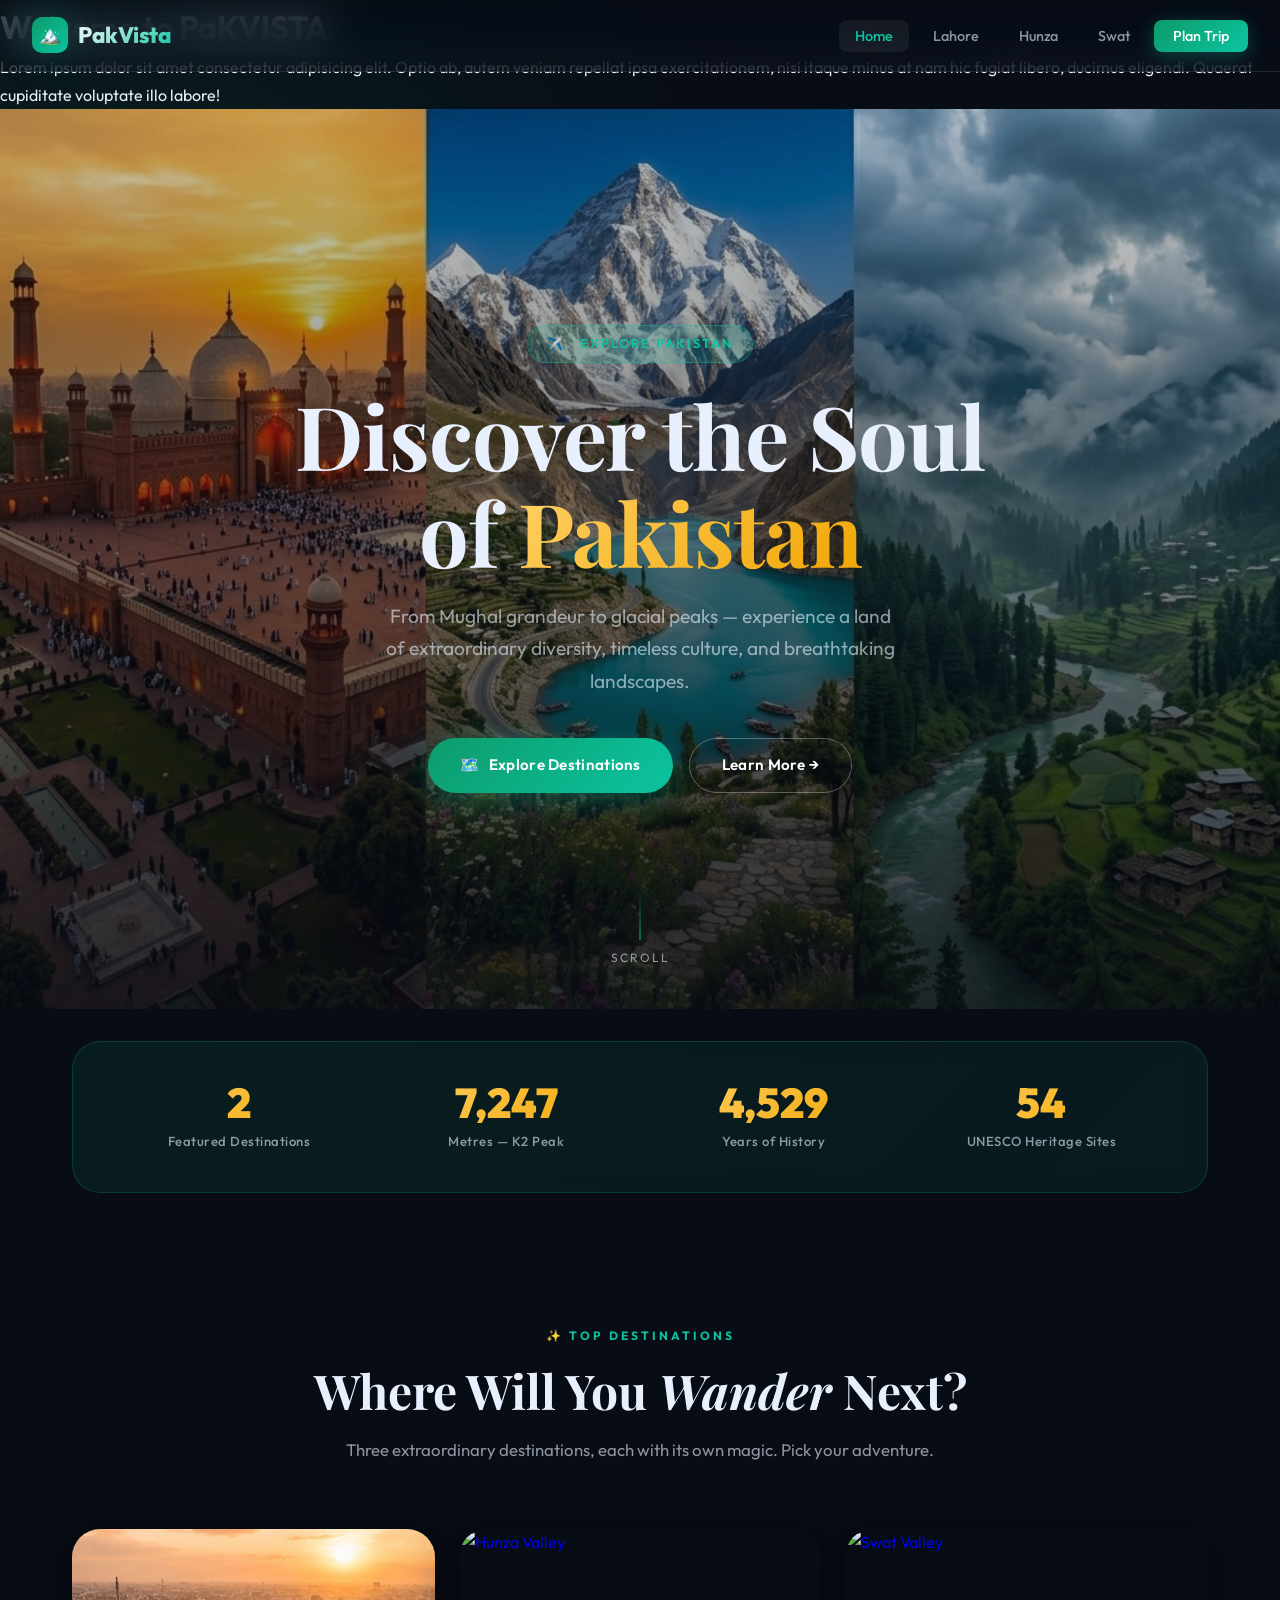
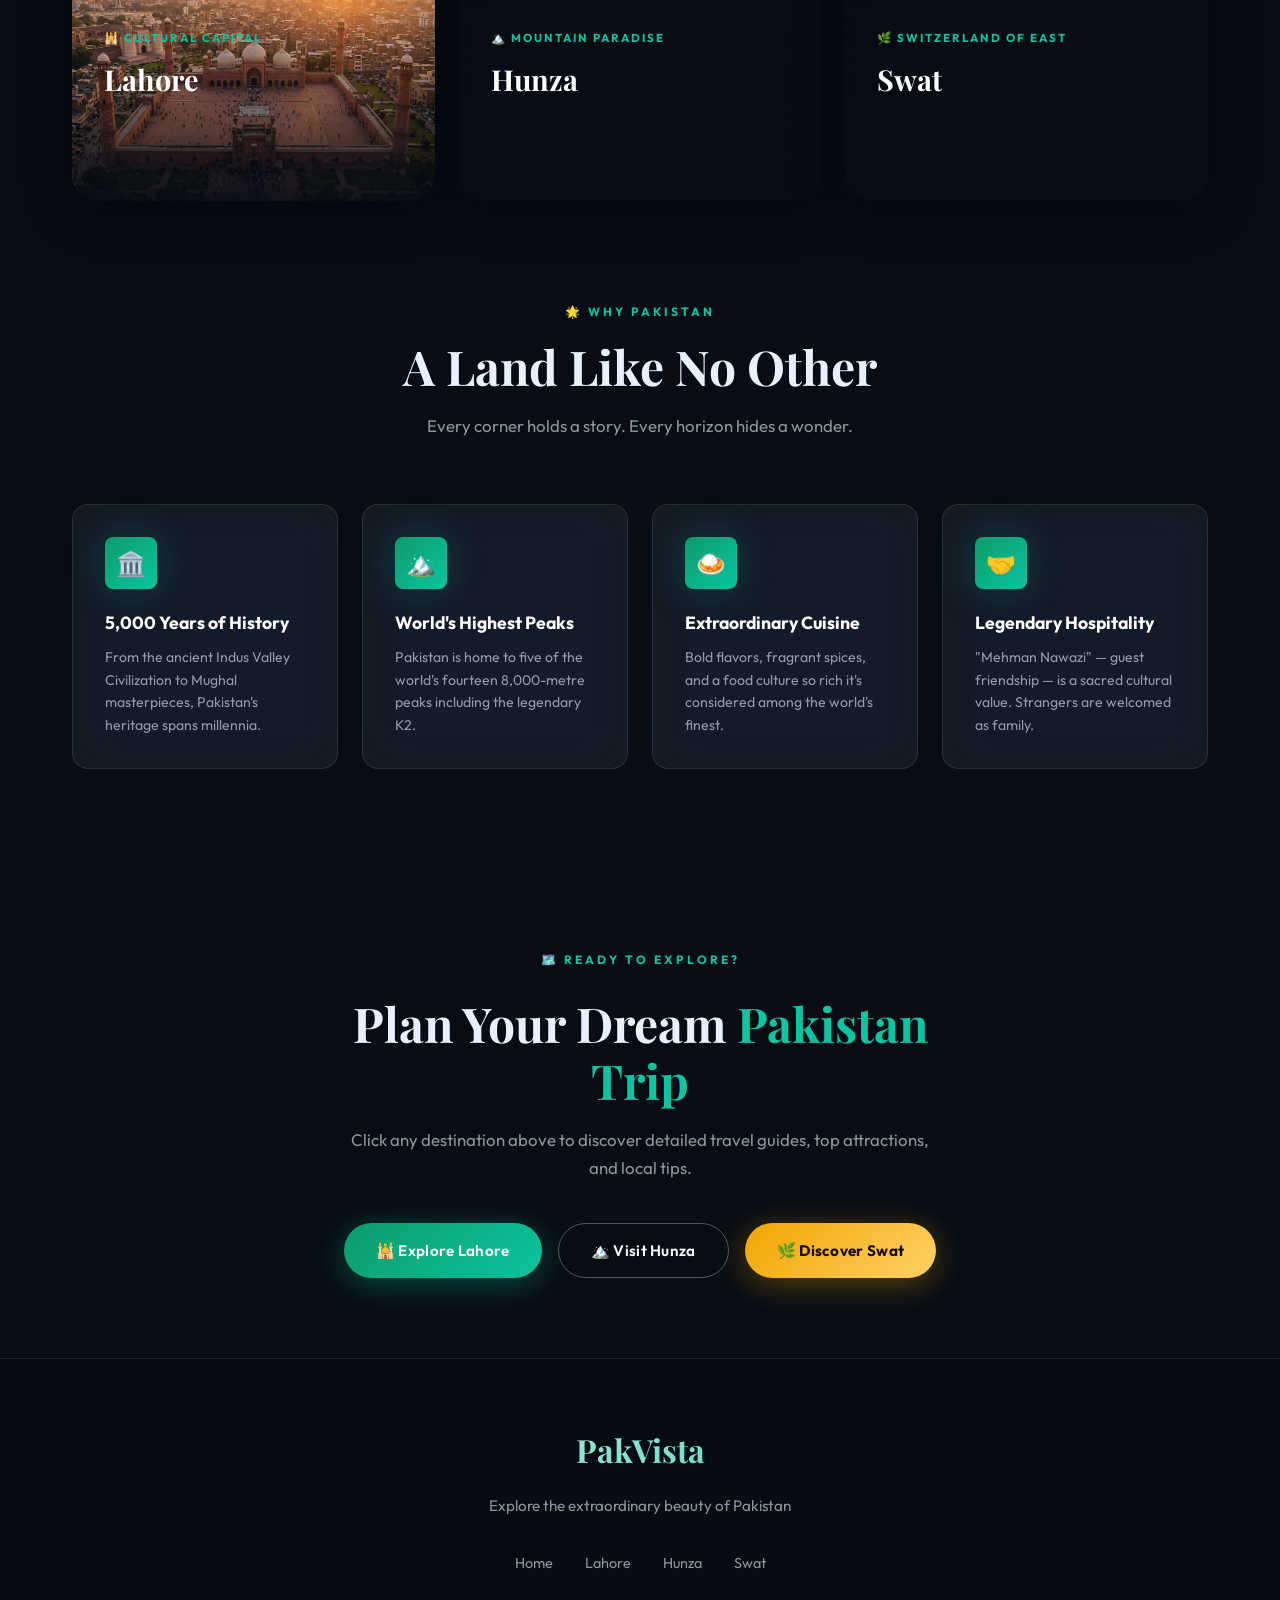
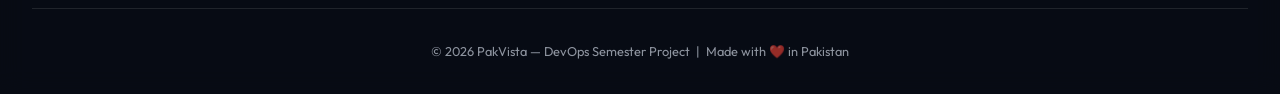
==== commit e97bccc0: "lahore,index and style implemented" ====
--- a/index.html
+++ b/index.html
@@ -25,9 +25,9 @@
     </a>
     <ul class="nav-links">
       <li><a href="index.html" class="active">Home</a></li>
-      <li><a href="Lahore.html">Lahore</a></li>
-      <li><a href="Hunza.html">Hunza</a></li>
-      <li><a href="Swat.html">Swat</a></li>
+      <li><a href="lahore.html">Lahore</a></li>
+      <li><a href="hunza.html">Hunza</a></li>
+      <li><a href="swat.html">Swat</a></li>
       <li><a href="#contact" class="nav-cta">Plan Trip</a></li>
     </ul>
   </nav>
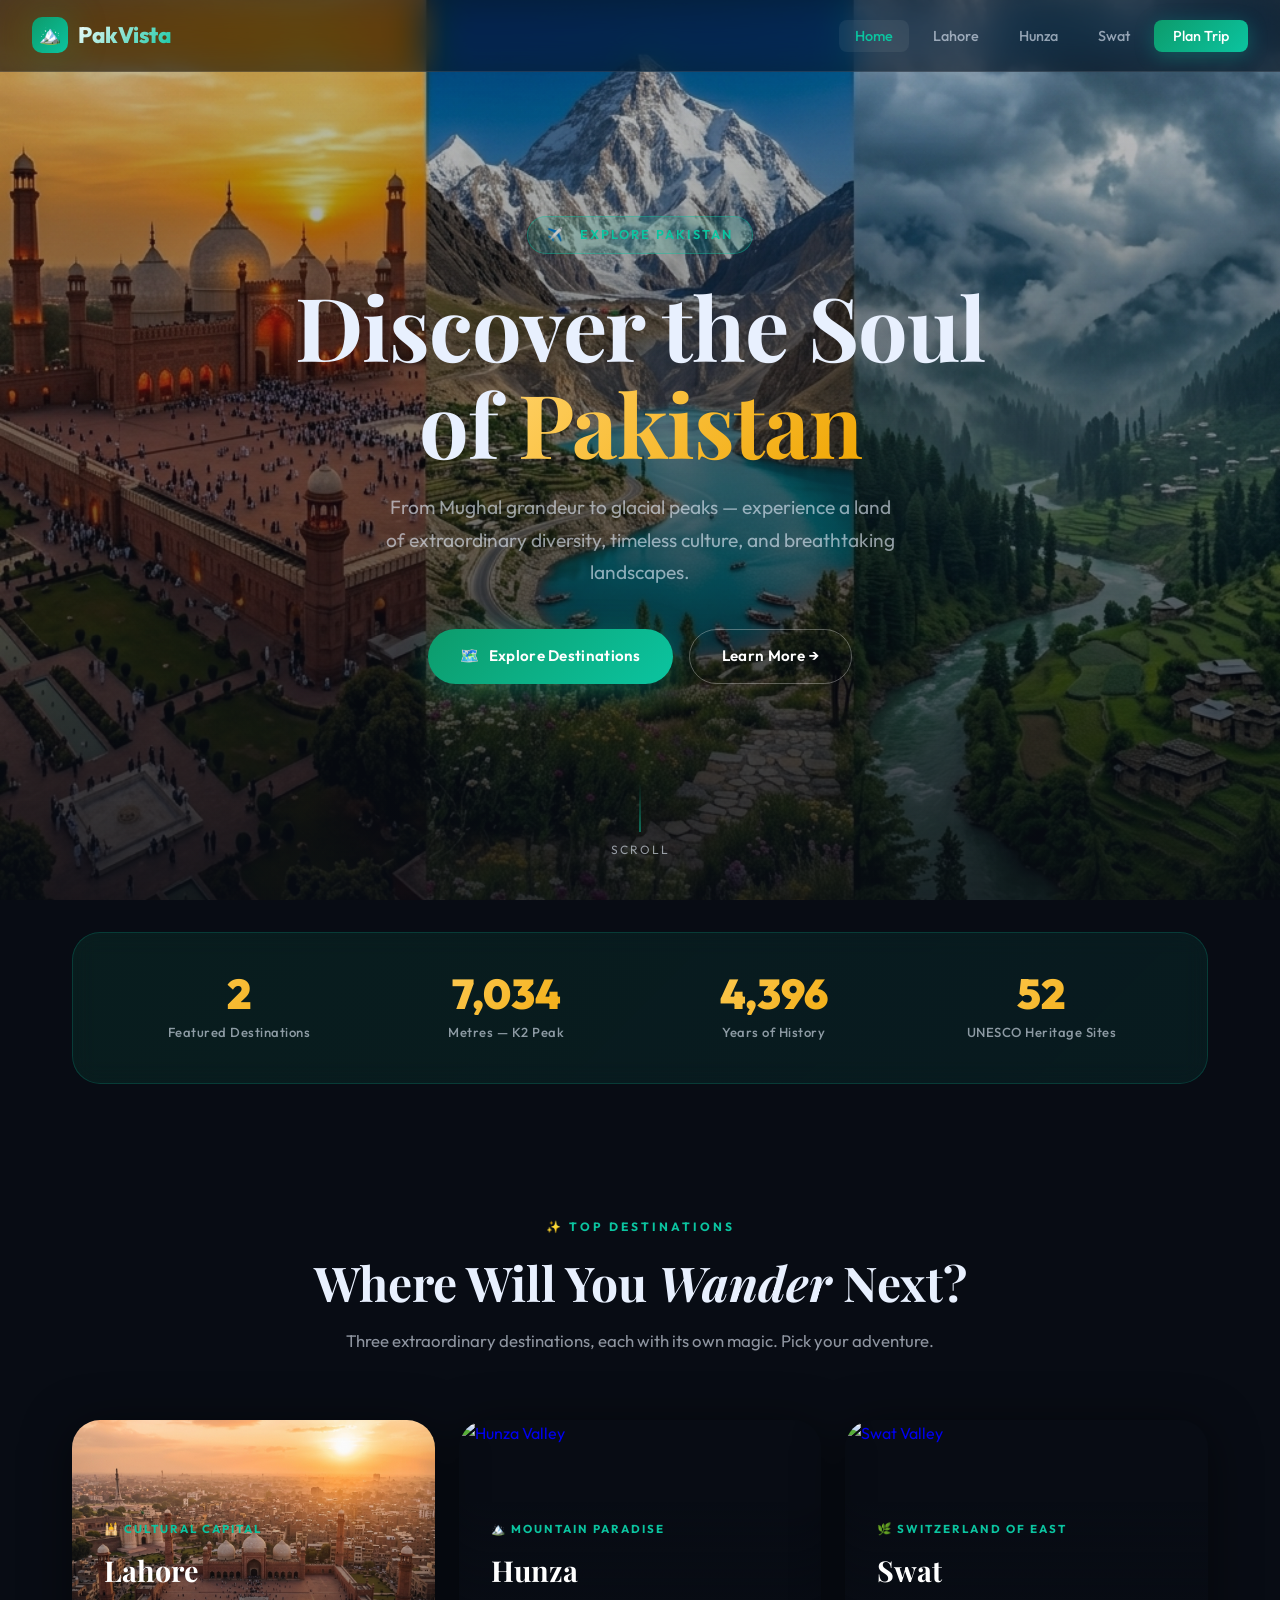
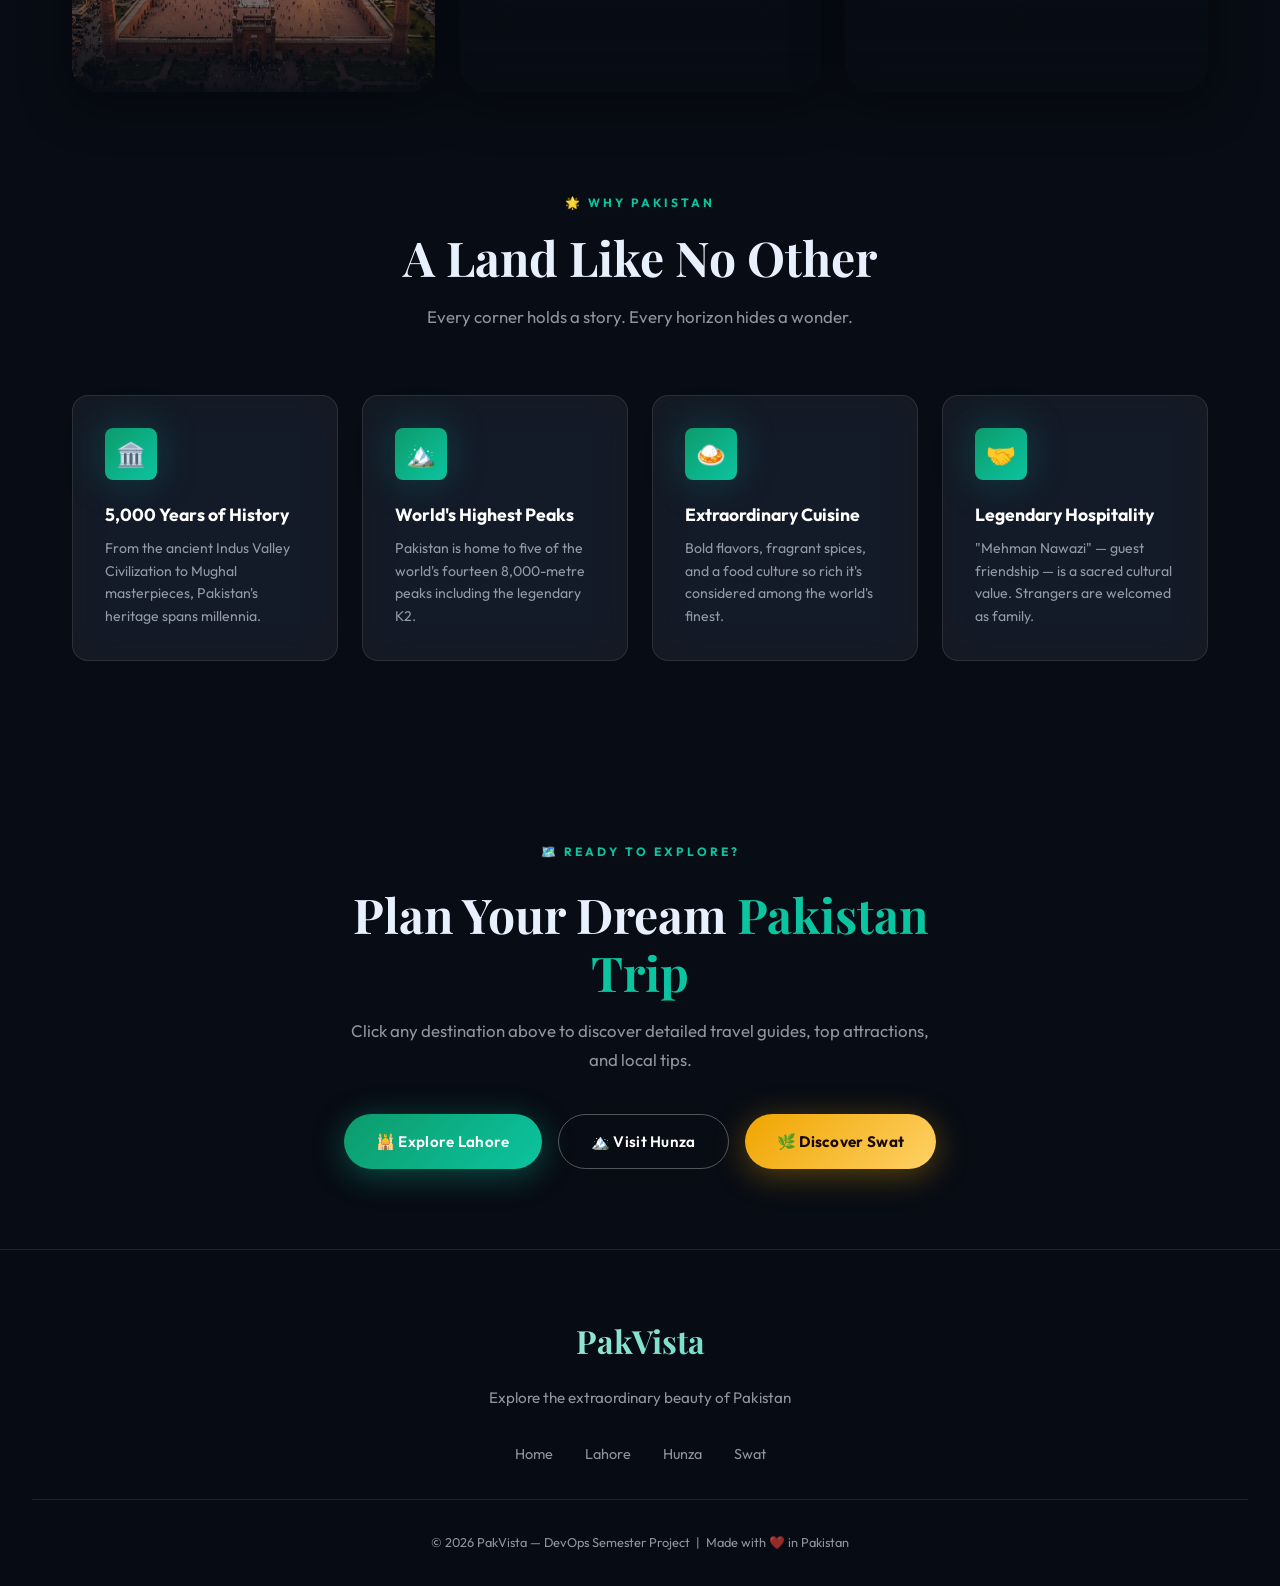
==== commit 7a2c05ee: "Fixed index.html" ====
--- a/index.html
+++ b/index.html
@@ -1,11 +1,6 @@
 <!DOCTYPE html>
 <html lang="en">
-<head>
-    <meta charset="UTF-8">
-    <meta name="viewport" content="width=device-width, initial-scale=1.0">
-    <title>PaKVISTA</title>
-    <link rel="stylesheet" href="/style.css">
-    
+<head>    
   <meta charset="UTF-8">
   <meta name="viewport" content="width=device-width, initial-scale=1.0">
   <title>PakVista — Discover the Beauty of Pakistan</title>
@@ -13,9 +8,6 @@
   <link rel="stylesheet" href="style.css">
 </head>
 <body>
-    <h1>Welcome to PaKVISTA</h1>
-    <P>Lorem ipsum dolor sit amet consectetur adipisicing elit. Optio ab, autem veniam repellat ipsa exercitationem, nisi itaque minus at nam hic fugiat libero, ducimus eligendi. Quaerat cupiditate voluptate illo labore!</P>
-  <div class="page-bg"></div>
   <div class="particles" id="particles"></div>
   <!-- NAVBAR -->
   <nav class="navbar" id="navbar">
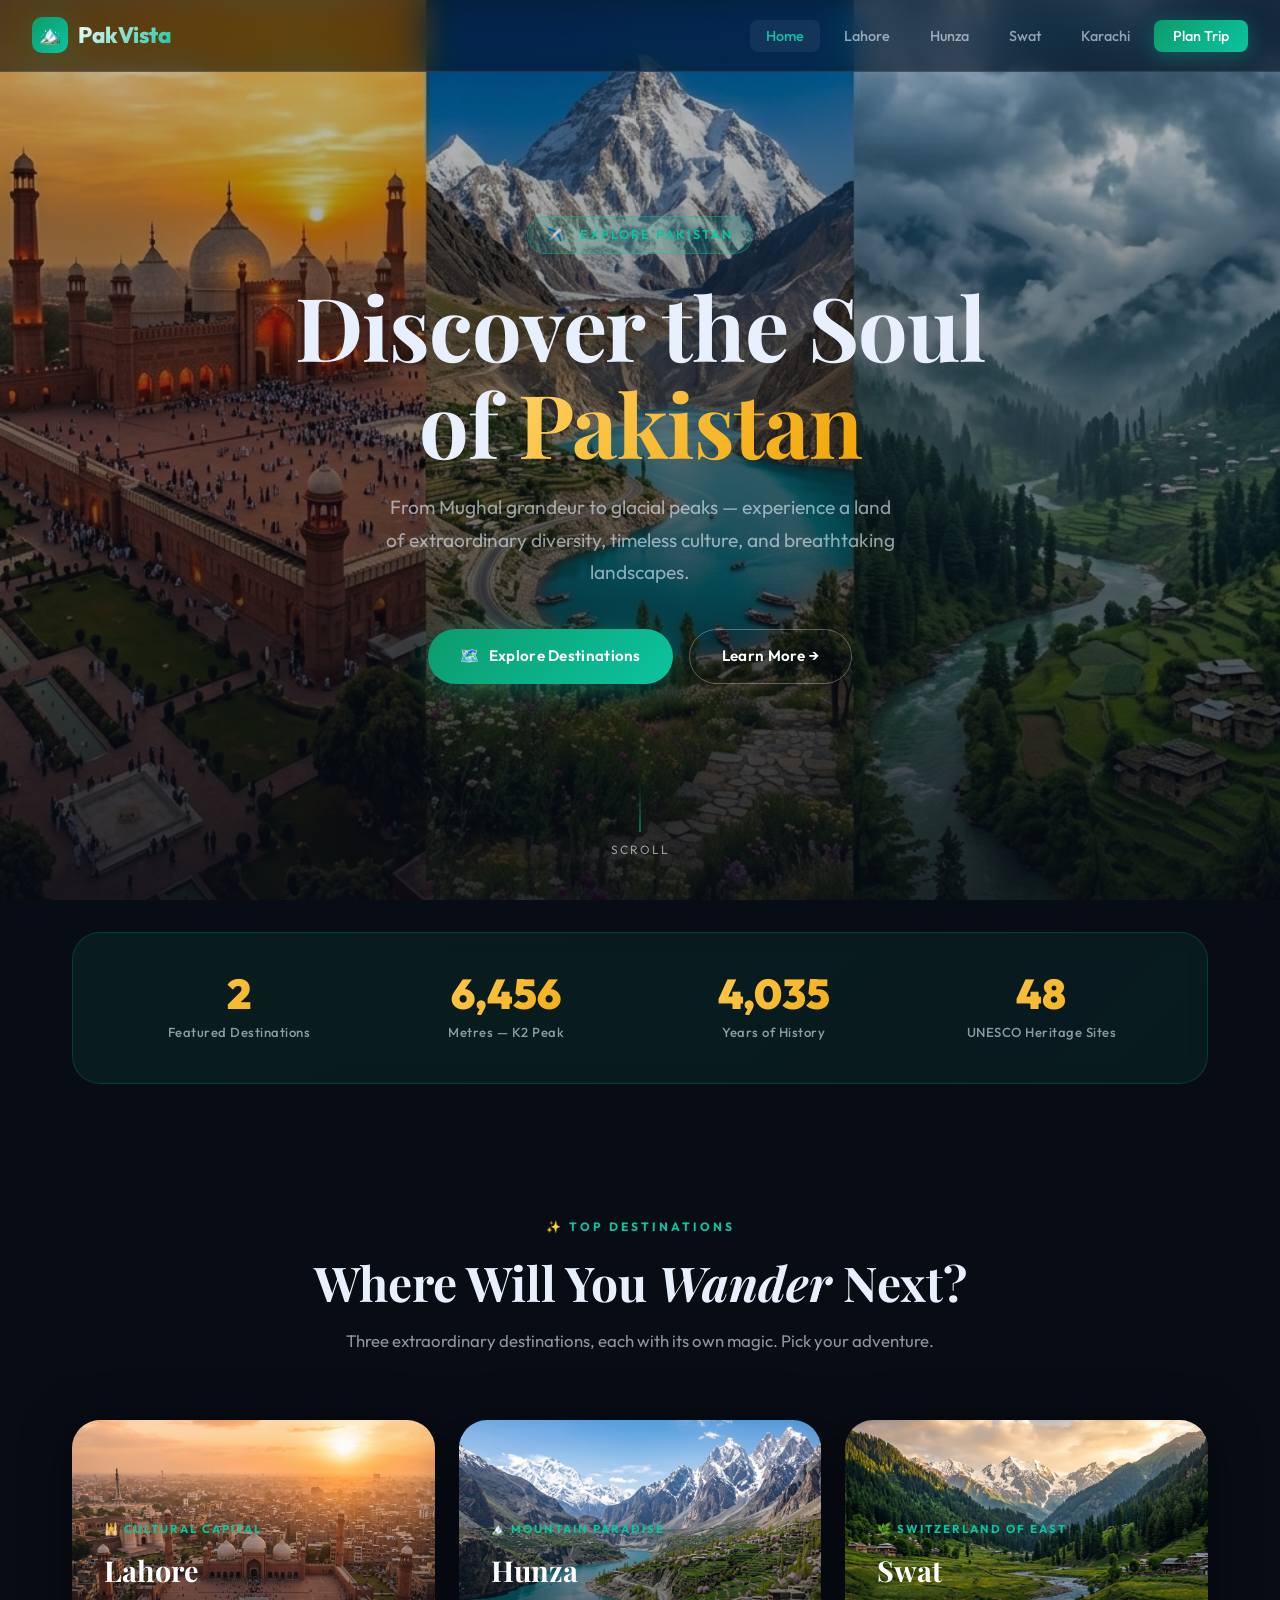
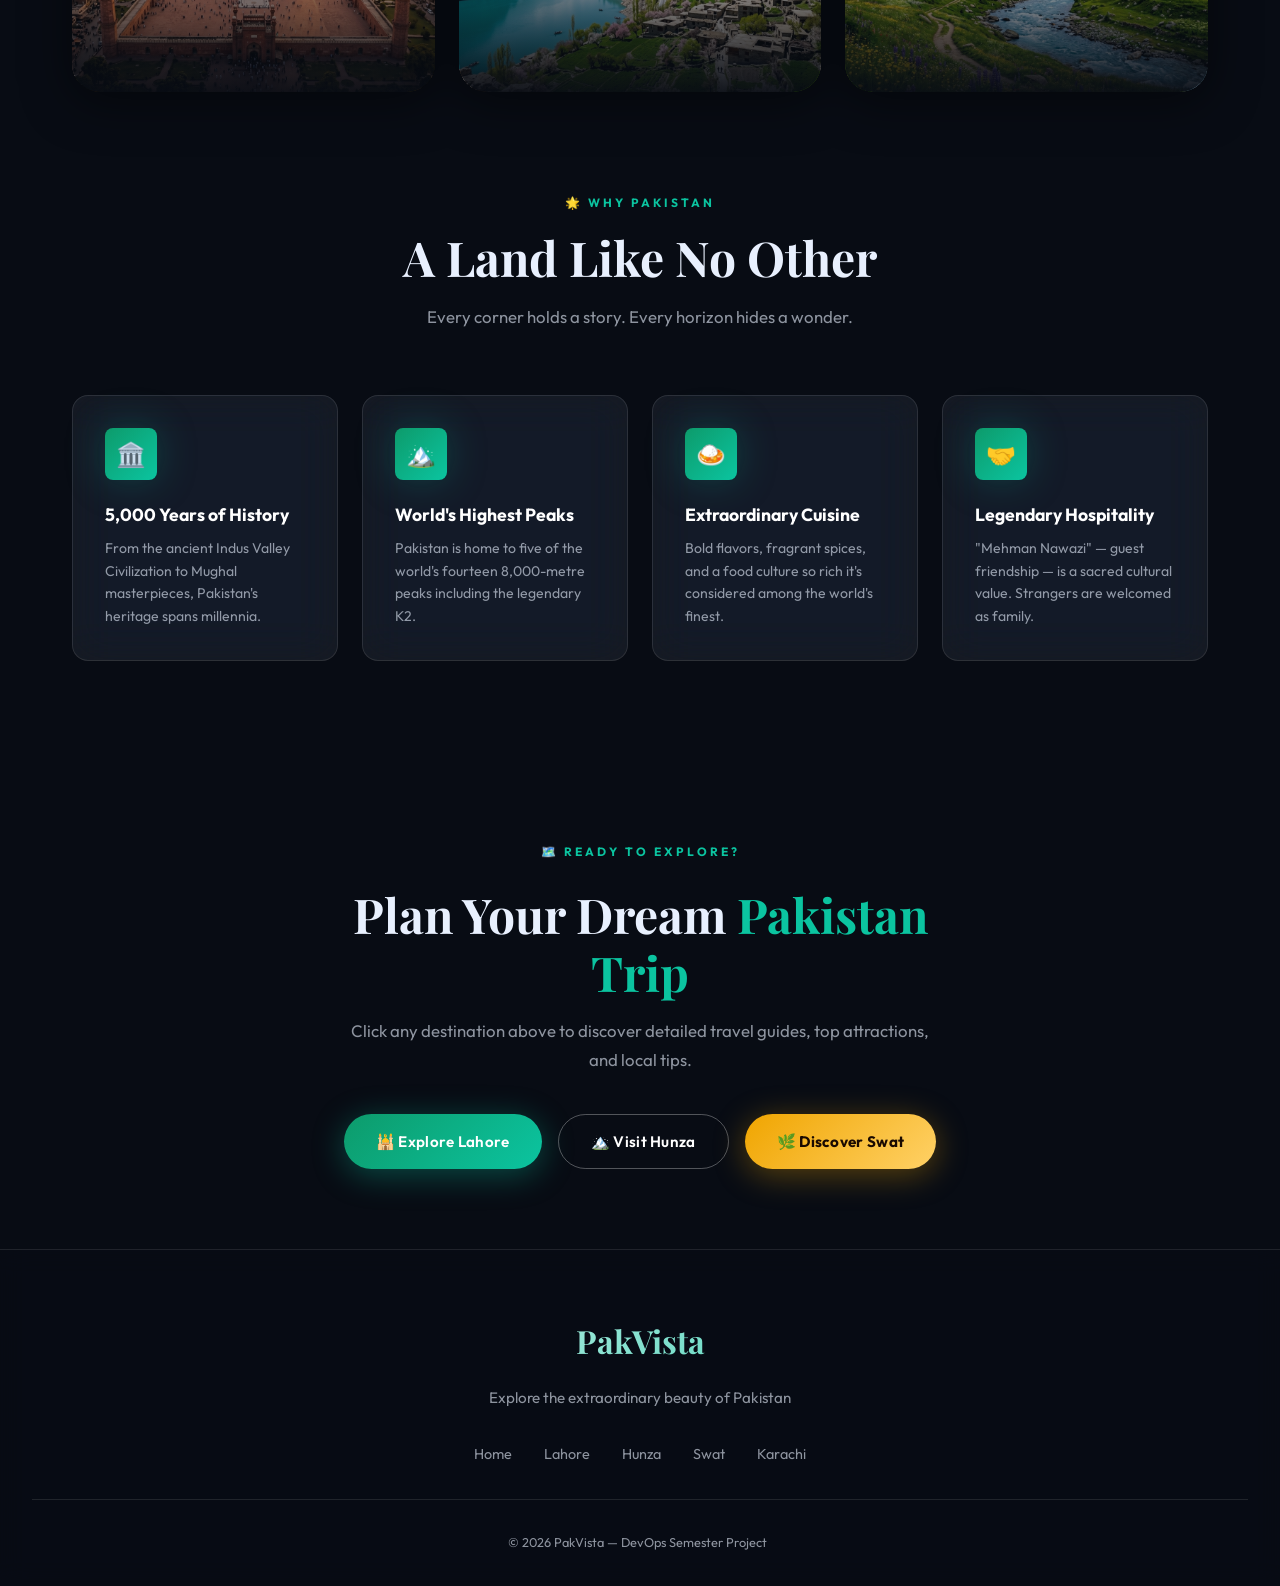
==== commit 15e966de: "Merge pull request #21 from ShahrozButtOfficial/feature/raiabdullah/ci-prod Feature/raiabdullah/ci p" ====
--- a/index.html
+++ b/index.html
@@ -20,6 +20,7 @@
       <li><a href="lahore.html">Lahore</a></li>
       <li><a href="hunza.html">Hunza</a></li>
       <li><a href="swat.html">Swat</a></li>
+      <li><a href="karachi.html">Karachi</a></li>
       <li><a href="#contact" class="nav-cta">Plan Trip</a></li>
     </ul>
   </nav>
@@ -74,7 +75,7 @@
       <p class="section-desc">Three extraordinary destinations, each with its own magic. Pick your adventure.</p>
     </div>
     <div class="destinations-grid">
-      <a href="Lahore.html" class="dest-card reveal reveal-delay-1">
+      <a href="lahore.html" class="dest-card reveal reveal-delay-1">
         <img src="lahore_hero.png" alt="Badshahi Mosque Lahore" class="dest-card-img" fetchpriority="high">
         <div class="dest-card-overlay">
           <div class="dest-card-tag">🕌 Cultural Capital</div>
@@ -83,7 +84,7 @@
           <div class="dest-card-arrow">→</div>
         </div>
       </a>
-      <a href="Hunza.html" class="dest-card reveal reveal-delay-2">
+      <a href="hunza.html" class="dest-card reveal reveal-delay-2">
         <img src="hunza_hero.png" alt="Hunza Valley" class="dest-card-img">
         <div class="dest-card-overlay">
           <div class="dest-card-tag">🏔️ Mountain Paradise</div>
@@ -92,7 +93,7 @@
           <div class="dest-card-arrow">→</div>
         </div>
       </a>
-      <a href="Swat.html" class="dest-card reveal reveal-delay-3">
+      <a href="swat.html" class="dest-card reveal reveal-delay-3">
         <img src="swat_hero.png" alt="Swat Valley" class="dest-card-img">
         <div class="dest-card-overlay">
           <div class="dest-card-tag">🌿 Switzerland of East</div>
@@ -140,9 +141,9 @@
       <h2 class="section-title" style="margin-top:0.5rem;">Plan Your Dream <span style="color: var(--clr-teal);">Pakistan Trip</span></h2>
       <p class="section-desc" style="margin-bottom: 2.5rem;">Click any destination above to discover detailed travel guides, top attractions, and local tips.</p>
       <div style="display: flex; gap: 1rem; justify-content: center; flex-wrap: wrap;">
-        <a href="Lahore.html" class="btn btn-primary">🕌 Explore Lahore</a>
-        <a href="Hunza.html" class="btn btn-outline">🏔️ Visit Hunza</a>
-        <a href="Swat.html" class="btn btn-gold">🌿 Discover Swat</a>
+        <a href="lahore.html" class="btn btn-primary">🕌 Explore Lahore</a>
+        <a href="hunza.html" class="btn btn-outline">🏔️ Visit Hunza</a>
+        <a href="swat.html" class="btn btn-gold">🌿 Discover Swat</a>
       </div>
     </div>
   </section>
@@ -152,12 +153,13 @@
     <p class="footer-tagline">Explore the extraordinary beauty of Pakistan</p>
     <div class="footer-links">
       <a href="index.html">Home</a>
-      <a href="Lahore.html">Lahore</a>
-      <a href="Hunza.html">Hunza</a>
-      <a href="Swat.html">Swat</a>
+      <a href="lahore.html">Lahore</a>
+      <a href="hunza.html">Hunza</a>
+      <a href="swat.html">Swat</a>
+      <a href="karachi.html">Karachi</a>
     </div>
     <div class="footer-bottom">
-      <p>© 2026 PakVista — DevOps Semester Project &nbsp;|&nbsp; Made with ❤️ in Pakistan</p>
+      <p>© 2026 PakVista — DevOps Semester Project &nbsp;</p>
     </div>
   </footer>
   <script>
--- a/style.css
+++ b/style.css
@@ -1,7 +1,3 @@
-/* ===========================
-   PAKVISTA — Global Stylesheet
-   =========================== */
-
 @import url('https://fonts.googleapis.com/css2?family=Outfit:wght@300;400;500;600;700;800;900&family=Playfair+Display:ital,wght@0,400;0,700;1,400&display=swap');
 
 /* ── Design Tokens ── */
